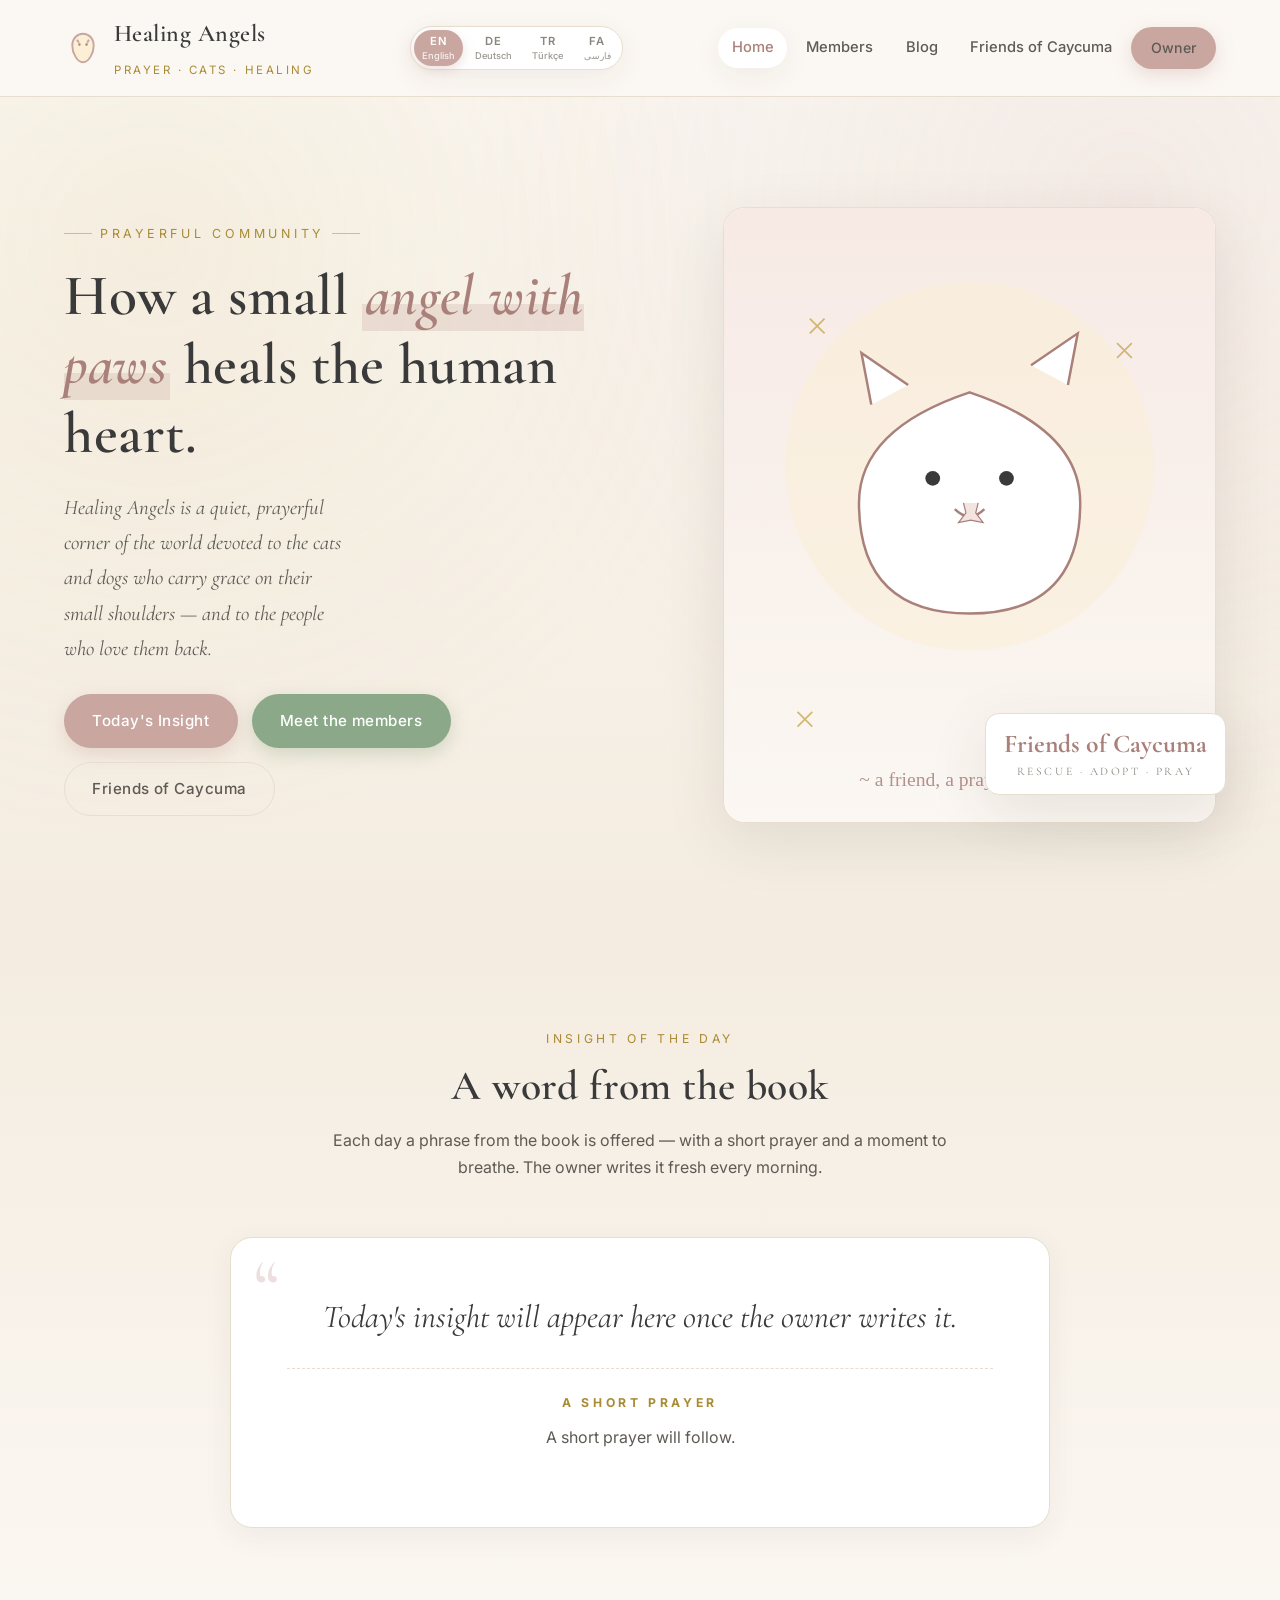
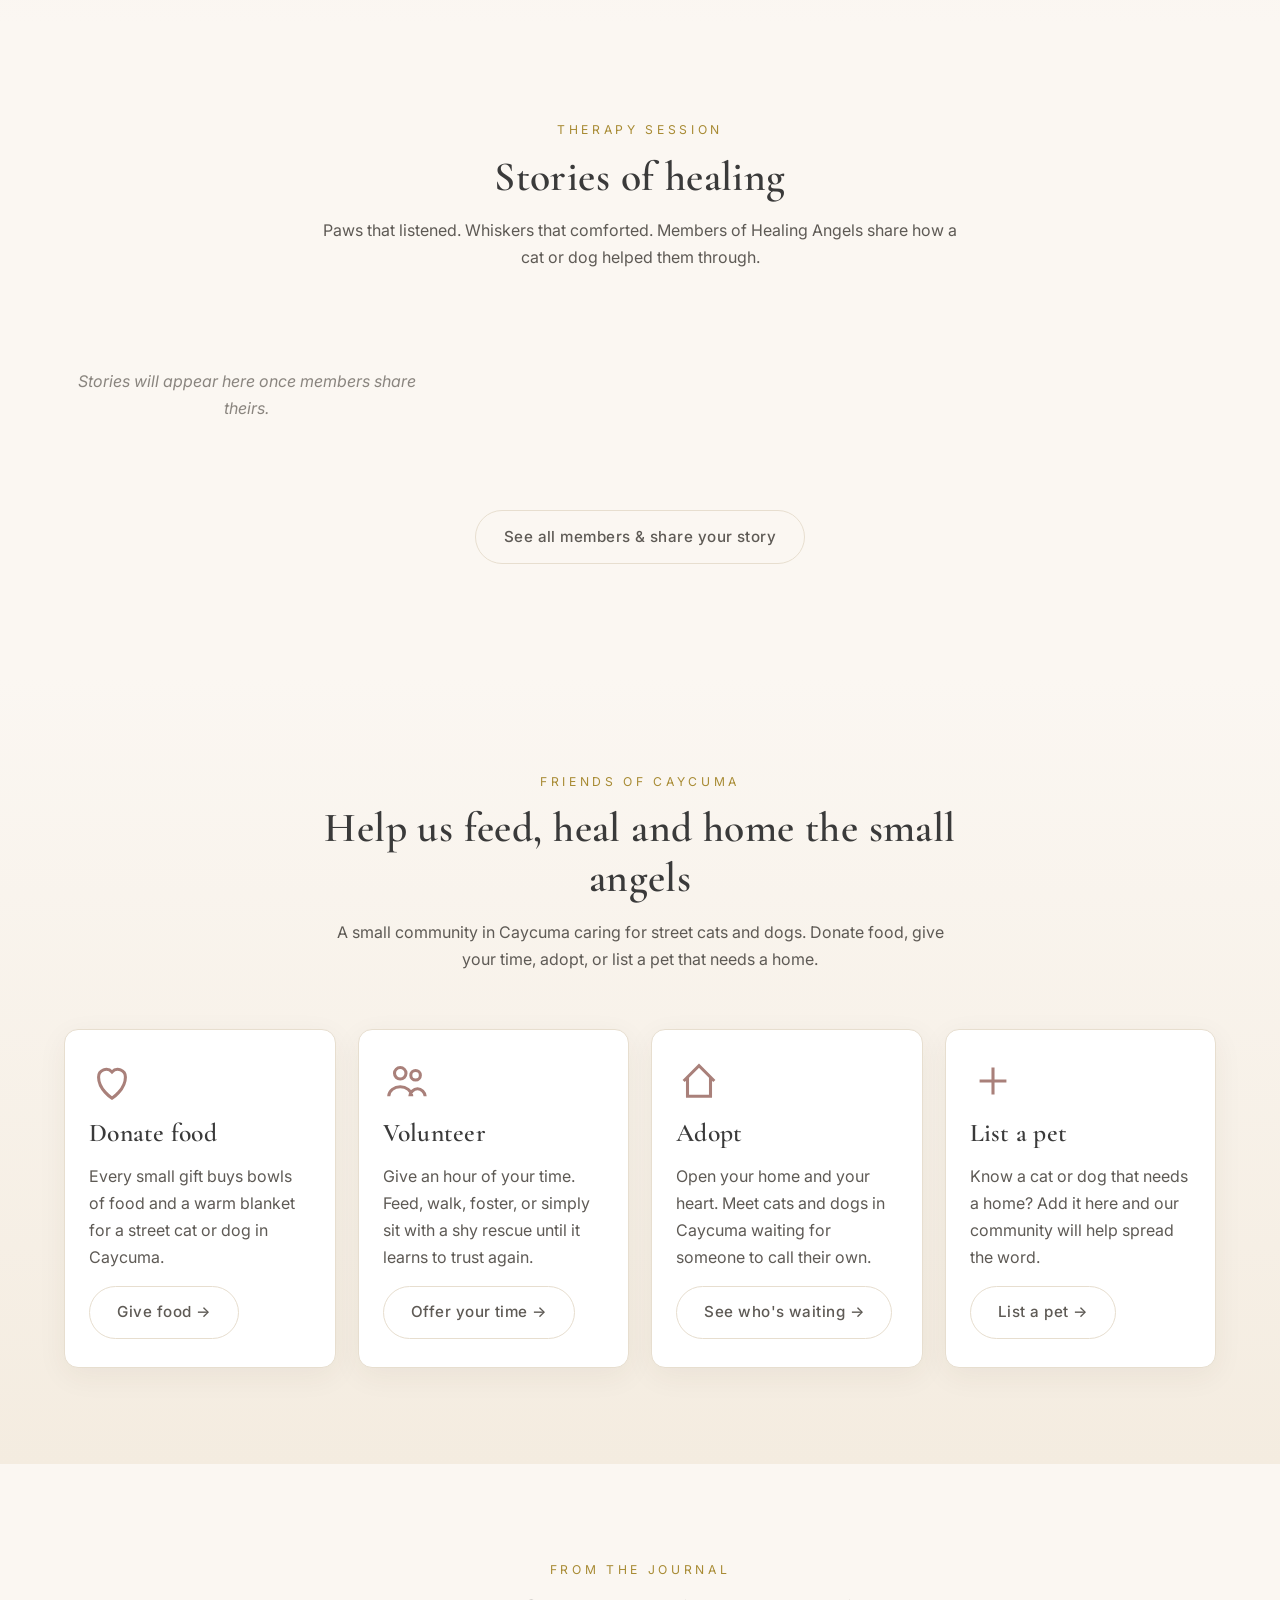
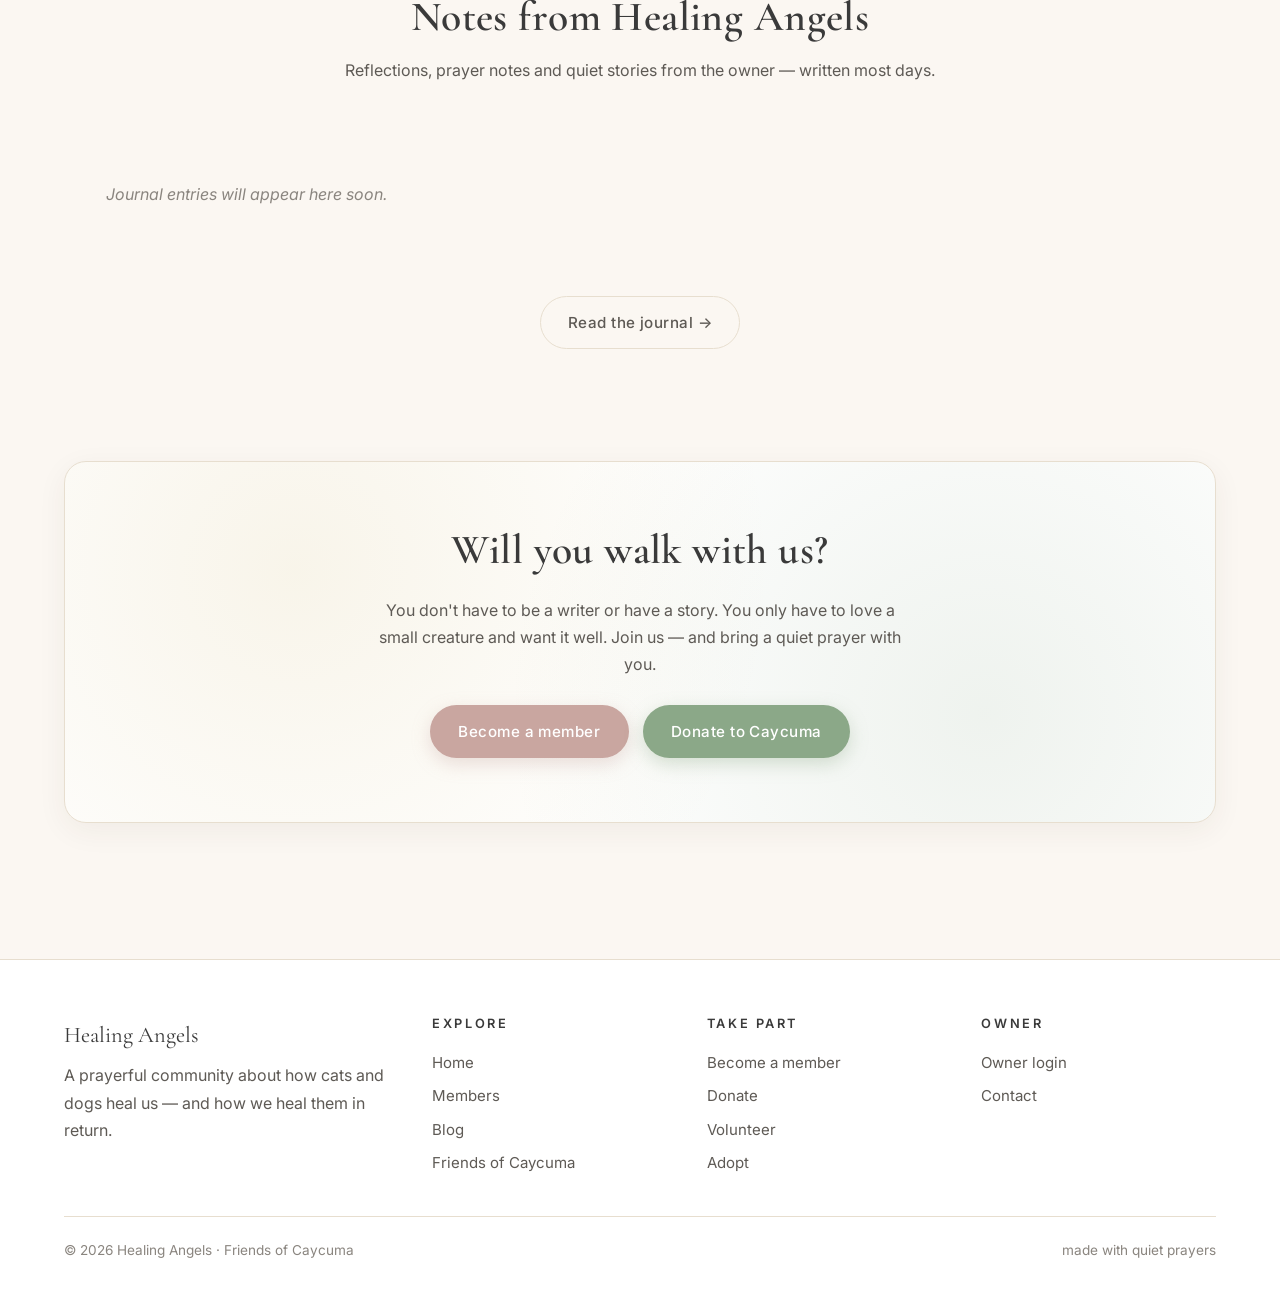
==== index.html @ ba9361f7 "Initial commit: Healing Angels site with EN/DE/TR/FA i18n - Multi-language UI (English, German, Turk" ====
<!doctype html>
<html lang="en">
<head>
  <meta charset="utf-8">
  <meta name="viewport" content="width=device-width, initial-scale=1">
  <title>Healing Angels — How cats and dogs heal us, one prayer at a time</title>
  <meta name="description" content="Healing Angels is a prayerful community about how cats and dogs heal us, and how we heal them in return. Friends of Caycuma supports rescue, adoption and care for cats and dogs.">
  <link rel="preconnect" href="https://fonts.googleapis.com">
  <link rel="preconnect" href="https://fonts.gstatic.com" crossorigin>
  <link href="https://fonts.googleapis.com/css2?family=Cormorant+Garamond:ital,wght@0,400;0,500;0,600;1,400;1,500&family=Inter:wght@400;500;600&family=Vazirmatn:wght@400;500;600&display=swap" rel="stylesheet">
  <link rel="stylesheet" href="assets/css/styles.css">
  <link rel="icon" href="data:image/svg+xml,%3Csvg xmlns='http://www.w3.org/2000/svg' viewBox='0 0 32 32'%3E%3Cpath d='M16 4 C 11 4 7 8 7 14 c 0 6 4 14 9 14 s 9-8 9-14 c 0-6-4-10-9-10 z M 11 9 l 1.5 2.5 M 21 9 l -1.5 2.5' stroke='%23C9A6A0' stroke-width='1.6' fill='%23FBEFD6'/%3E%3Ccircle cx='13' cy='13' r='1' fill='%23A9807A'/%3E%3Ccircle cx='19' cy='13' r='1' fill='%23A9807A'/%3E%3C/svg%3E">
</head>
<body data-i18n-title="meta.title.home" data-i18n-desc="meta.desc.home">

<a class="skip-link" href="#main">Skip to content</a>

<header class="site-header">
  <div class="container">
    <a class="brand" href="index.html">
      <span class="brand-mark">
        <svg viewBox="0 0 32 32" xmlns="http://www.w3.org/2000/svg" width="38" height="38" aria-hidden="true">
          <path d="M16 4 C 11 4 7 8 7 14 c 0 6 4 14 9 14 s 9-8 9-14 c 0-6-4-10-9-10 z M 11 9 l 1.5 2.5 M 21 9 l -1.5 2.5"
                stroke="#C9A6A0" stroke-width="1.6" fill="#FBEFD6"/>
          <circle cx="13" cy="13" r="1" fill="#A9807A"/>
          <circle cx="19" cy="13" r="1" fill="#A9807A"/>
        </svg>
      </span>
      <span>
        <span class="brand-name">Healing Angels</span>
        <br>
        <span class="brand-tag" data-i18n="brand.tag">Prayer · Cats · Healing</span>
      </span>
    </a>
    <button class="nav-toggle" data-i18n-aria="nav.open" aria-label="Open menu"><span></span><span></span><span></span></button>
    <nav class="nav">
      <a href="index.html" data-nav="home" data-i18n="nav.home">Home</a>
      <a href="members.html" data-nav="members" data-i18n="nav.members">Members</a>
      <a href="blog.html" data-nav="blog" data-i18n="nav.blog">Blog</a>
      <a href="club.html" data-nav="club" data-i18n="nav.club">Friends of Caycuma</a>
      <a href="admin.html" class="btn" data-i18n="nav.owner">Owner</a>
    </nav>
  </div>
</header>

<main id="main">
<!-- HERO -->
<section class="hero">
  <div class="container">
    <div>
      <span class="hero-eyebrow" data-i18n="home.eyebrow">Prayerful community</span>
      <h1>
        <span data-i18n="home.h1.a">How a small </span><span class="accent" data-i18n="home.h1.b">angel with paws</span><span data-i18n="home.h1.c"> heals the human heart.</span>
      </h1>
      <p class="lede" data-i18n="home.lede">Healing Angels is a quiet, prayerful corner of the world devoted to the cats and dogs who carry grace on their small shoulders — and to the people who love them back.</p>
      <div class="hero-cta">
        <a href="#insight" class="btn" data-i18n="home.cta.insight">Today's Insight</a>
        <a href="members.html" class="btn-alt" data-i18n="home.cta.members">Meet the members</a>
        <a href="club.html" class="btn-ghost" data-i18n="home.cta.club">Friends of Caycuma</a>
      </div>
    </div>
    <div class="hero-visual">
      <div class="frame" id="hero-frame">
        <svg viewBox="0 0 400 500" xmlns="http://www.w3.org/2000/svg" preserveAspectRatio="xMidYMid slice" aria-hidden="true">
          <defs>
            <linearGradient id="hbg" x1="0" y1="0" x2="0" y2="1">
              <stop offset="0%" stop-color="#F7EAE5"/>
              <stop offset="100%" stop-color="#FBF7F2"/>
            </linearGradient>
          </defs>
          <rect width="400" height="500" fill="url(#hbg)"/>
          <circle cx="200" cy="210" r="150" fill="#FBEFD6" opacity="0.5"/>
          <g stroke="#A9807A" stroke-width="2" fill="#FFFFFF">
            <path d="M200 330 q-90 0 -90 -90 q0 -60 90 -90 q90 30 90 90 q0 90 -90 90z"/>
            <path d="M120 160 l -8 -42 l 38 26 M 280 144 l 8 -42 l -38 26"/>
          </g>
          <circle cx="170" cy="220" r="6" fill="#3A3A3A"/>
          <circle cx="230" cy="220" r="6" fill="#3A3A3A"/>
          <path d="M188 245 q12 12 24 0" stroke="#A9807A" stroke-width="2" fill="none"/>
          <path d="M195 240 l2 8 l-6 8 l10 -2 l10 2 l-6 -8 l2 -8" fill="#F3E3E1" stroke="#A9807A"/>
          <g stroke="#C8A951" stroke-width="1.4" fill="none" opacity="0.8">
            <path d="M70 90 l12 12 M70 102 l12 -12"/>
            <path d="M320 110 l12 12 M320 122 l12 -12"/>
            <path d="M340 420 l12 12 M340 432 l12 -12"/>
            <path d="M60 410 l12 12 M60 422 l12 -12"/>
          </g>
          <text id="hero-caption" x="200" y="470" font-family="Georgia, serif" font-size="16" fill="#A9807A" text-anchor="middle" opacity="0.85">~ a friend, a prayer, a purr ~</text>
        </svg>
      </div>
      <div class="hero-badge">
        <b data-i18n="home.badge.title">Friends of Caycuma</b>
        <small data-i18n="home.badge.sub">rescue · adopt · pray</small>
      </div>
    </div>
  </div>
</section>

<!-- INSIGHT OF THE DAY -->
<section id="insight" class="insight">
  <div class="container">
    <div class="section-head">
      <span class="eyebrow" data-i18n="insight.eyebrow">Insight of the Day</span>
      <h2 data-i18n="insight.h2">A word from the book</h2>
      <p data-i18n="insight.p">Each day a phrase from the book is offered — with a short prayer and a moment to breathe. The owner writes it fresh every morning.</p>
    </div>
    <div class="insight-card" id="insight-card">
      <div class="insight-excerpt" id="insight-excerpt" data-i18n="insight.loading">Loading today's insight…</div>
      <div class="insight-prayer">
        <b data-i18n="insight.prayerLabel">A short prayer</b>
        <p id="insight-prayer">…</p>
      </div>
      <div class="insight-date" id="insight-date"></div>
    </div>
  </div>
</section>

<!-- THERAPY SESSION -->
<section id="therapy">
  <div class="container">
    <div class="section-head">
      <span class="eyebrow" data-i18n="therapy.eyebrow">Therapy Session</span>
      <h2 data-i18n="therapy.h2">Stories of healing</h2>
      <p data-i18n="therapy.p">Paws that listened. Whiskers that comforted. Members of Healing Angels share how a cat or dog helped them through.</p>
    </div>
    <div class="gallery" id="therapy-grid">
      <div class="card"><div class="card-body"><p class="muted" data-i18n="therapy.loading">Loading stories…</p></div></div>
    </div>
    <p style="text-align:center; margin-top: 32px;">
      <a href="members.html" class="btn-ghost" data-i18n="therapy.seeAll">See all members &amp; share your story</a>
    </p>
  </div>
</section>

<!-- FRIENDS OF CAYCUMA -->
<section class="section-soft">
  <div class="container">
    <div class="section-head">
      <span class="eyebrow" data-i18n="caycuma.eyebrow">Friends of Caycuma</span>
      <h2 data-i18n="caycuma.h2">Help us feed, heal and home the small angels</h2>
      <p data-i18n="caycuma.p">A small community in Caycuma caring for street cats and dogs. Donate food, give your time, adopt, or list a pet that needs a home.</p>
    </div>
    <div class="caycuma-grid">
      <div class="caycuma-card">
        <svg class="caycuma-icon" viewBox="0 0 24 24" fill="none" stroke="currentColor" stroke-width="1.6" aria-hidden="true"><path d="M12 21s-7-4.5-7-11a4 4 0 017-2.7A4 4 0 0119 10c0 6.5-7 11-7 11z"/></svg>
        <h3 data-i18n="caycuma.donate.h3">Donate food</h3>
        <p data-i18n="caycuma.donate.p">Every small gift buys bowls of food and a warm blanket for a street cat or dog in Caycuma.</p>
        <a href="club.html#donate" class="btn-ghost" data-i18n="caycuma.donate.a">Give food →</a>
      </div>
      <div class="caycuma-card">
        <svg class="caycuma-icon" viewBox="0 0 24 24" fill="none" stroke="currentColor" stroke-width="1.6" aria-hidden="true"><circle cx="9" cy="8" r="3"/><circle cx="17" cy="9" r="2.5"/><path d="M3 20c0-3 3-5 6-5s6 2 6 5M14 20c0-2 2-4 4-4s4 2 4 4"/></svg>
        <h3 data-i18n="caycuma.volunteer.h3">Volunteer</h3>
        <p data-i18n="caycuma.volunteer.p">Give an hour of your time. Feed, walk, foster, or simply sit with a shy rescue until it learns to trust again.</p>
        <a href="club.html#volunteer" class="btn-ghost" data-i18n="caycuma.volunteer.a">Offer your time →</a>
      </div>
      <div class="caycuma-card">
        <svg class="caycuma-icon" viewBox="0 0 24 24" fill="none" stroke="currentColor" stroke-width="1.6" aria-hidden="true"><path d="M4 12l8-8 8 8M6 10v10h12V10"/></svg>
        <h3 data-i18n="caycuma.adopt.h3">Adopt</h3>
        <p data-i18n="caycuma.adopt.p">Open your home and your heart. Meet cats and dogs in Caycuma waiting for someone to call their own.</p>
        <a href="club.html#adopt" class="btn-ghost" data-i18n="caycuma.adopt.a">See who's waiting →</a>
      </div>
      <div class="caycuma-card">
        <svg class="caycuma-icon" viewBox="0 0 24 24" fill="none" stroke="currentColor" stroke-width="1.6" aria-hidden="true"><path d="M12 5v14M5 12h14"/></svg>
        <h3 data-i18n="caycuma.list.h3">List a pet</h3>
        <p data-i18n="caycuma.list.p">Know a cat or dog that needs a home? Add it here and our community will help spread the word.</p>
        <a href="club.html#list" class="btn-ghost" data-i18n="caycuma.list.a">List a pet →</a>
      </div>
    </div>
  </div>
</section>

<!-- BLOG PREVIEW -->
<section id="blog-preview-section">
  <div class="container">
    <div class="section-head">
      <span class="eyebrow" data-i18n="blog.eyebrow">From the journal</span>
      <h2 data-i18n="blog.h2">Notes from Healing Angels</h2>
      <p data-i18n="blog.p">Reflections, prayer notes and quiet stories from the owner — written most days.</p>
    </div>
    <div class="blog-preview" id="blog-preview-grid">
      <div class="card"><div class="card-body"><p class="muted" data-i18n="blog.loading">Loading posts…</p></div></div>
    </div>
    <p style="text-align:center; margin-top: 32px;">
      <a href="blog.html" class="btn-ghost" data-i18n="blog.readJournal">Read the journal →</a>
    </p>
  </div>
</section>

<!-- CTA -->
<section style="padding-top: 0;">
  <div class="container">
    <div class="cta-banner">
      <h2 data-i18n="cta.h2">Will you walk with us?</h2>
      <p data-i18n="cta.p">You don't have to be a writer or have a story. You only have to love a small creature and want it well. Join us — and bring a quiet prayer with you.</p>
      <div style="display:flex; gap:14px; justify-content:center; flex-wrap:wrap;">
        <a href="members.html#join" class="btn" data-i18n="cta.member">Become a member</a>
        <a href="club.html#donate" class="btn-alt" data-i18n="cta.donate">Donate to Caycuma</a>
      </div>
    </div>
  </div>
</section>
</main>

<footer class="site-footer">
  <div class="container">
    <div class="footer-grid">
      <div>
        <div class="footer-brand">Healing Angels</div>
        <p class="muted" data-i18n="footer.tagline">A prayerful community about how cats and dogs heal us — and how we heal them in return.</p>
      </div>
      <div>
        <h4 data-i18n="footer.explore">Explore</h4>
        <a href="index.html" data-i18n="nav.home">Home</a>
        <a href="members.html" data-i18n="nav.members">Members</a>
        <a href="blog.html" data-i18n="nav.blog">Blog</a>
        <a href="club.html" data-i18n="nav.club">Friends of Caycuma</a>
      </div>
      <div>
        <h4 data-i18n="footer.takePart">Take part</h4>
        <a href="members.html#join" data-i18n="footer.becomeMember">Become a member</a>
        <a href="club.html#donate" data-i18n="footer.donate">Donate</a>
        <a href="club.html#volunteer" data-i18n="footer.volunteer">Volunteer</a>
        <a href="club.html#adopt" data-i18n="footer.adopt">Adopt</a>
      </div>
      <div>
        <h4 data-i18n="footer.owner">Owner</h4>
        <a href="admin.html" data-i18n="footer.ownerLogin">Owner login</a>
        <a href="mailto:hello@healingangels.site" data-i18n="footer.contact">Contact</a>
      </div>
    </div>
    <div class="footer-bottom">
      <span>&copy; <span data-year>2026</span> <span data-i18n="footer.copy">Healing Angels · Friends of Caycuma</span></span>
      <span class="faint" data-i18n="footer.made">made with quiet prayers</span>
    </div>
  </div>
</footer>

<script src="assets/js/app.js"></script>
<script src="assets/js/i18n.js"></script>
<script>
HA.setNavActive("home");

function loadHome() {
  const cap = document.getElementById("hero-caption");
  if (cap) cap.textContent = HA.t("home.hero.caption");

  // Insight
  HA.api.insight().then(i => {
    document.getElementById("insight-excerpt").textContent = i.excerpt || HA.t("insight.empty.excerpt");
    document.getElementById("insight-prayer").textContent = i.prayer || "—";
    document.getElementById("insight-date").textContent = i.set_at ? HA.fmtDate(i.set_at) : "";
  }).catch(() => {
    document.getElementById("insight-excerpt").textContent = HA.t("insight.fallback.excerpt");
    document.getElementById("insight-prayer").textContent = HA.t("insight.fallback.prayer");
  });

  // Therapy session preview
  HA.api.members().then(data => {
    const grid = document.getElementById("therapy-grid");
    const list = (data && data.members) ? data.members.slice(0, 6) : [];
    if (list.length === 0) {
      grid.innerHTML = '<p class="empty">' + HA.esc(HA.t("therapy.empty")) + '</p>';
    } else {
      grid.innerHTML = list.map((m, idx) => `
        <article class="card">
          ${HA.imgOrPlaceholder(m.photo_url, idx, m.name + " " + HA.t("and") + " " + (m.pet_name || HA.t("theirAngel")))}
          <div class="card-body">
            <h3>${HA.esc(m.name)}</h3>
            <div class="card-sub">${HA.esc(m.pet_name || "")}${m.pet_species ? " · " + HA.esc(m.pet_species) : ""}${m.location ? " · " + HA.esc(m.location) : ""}</div>
            <p class="card-text">${HA.esc((m.story || "").slice(0, 140))}${(m.story || "").length > 140 ? "…" : ""}</p>
            ${(m.badges || []).map(b => `<span class="badge ${HA.esc(b)}">${HA.esc(HA.badgeLabel(b))}</span>`).join("")}
          </div>
        </article>`).join("");
    }
  }).catch(() => {
    document.getElementById("therapy-grid").innerHTML = '<p class="empty">' + HA.esc(HA.t("therapy.error")) + '</p>';
  });

  // Blog preview
  HA.api.blog().then(data => {
    const grid = document.getElementById("blog-preview-grid");
    const posts = (data && data.posts) ? data.posts.slice(0, 3) : [];
    if (posts.length === 0) {
      grid.innerHTML = '<p class="empty">' + HA.esc(HA.t("blog.empty")) + '</p>';
    } else {
      grid.innerHTML = posts.map((p, idx) => `
        <article class="card post-card">
          ${HA.imgOrPlaceholder(p.cover_url, idx + 4, p.title, "post-cover placeholder")}
          <div class="card-body">
            <div class="post-meta">${p.published_at ? HA.fmtDate(p.published_at) : ""}</div>
            <h3>${HA.esc(p.title)}</h3>
            <p class="card-text">${HA.esc((p.summary || (p.body_md || "").replace(/[#*>`-]/g, " ").trim()).slice(0, 120))}…</p>
            <a class="btn-ghost" href="blog/post.html?id=${encodeURIComponent(p.id)}" style="align-self:flex-start;">${HA.esc(HA.t("blog.read"))}</a>
          </div>
        </article>`).join("");
    }
  }).catch(() => {
    document.getElementById("blog-preview-grid").innerHTML = '<p class="empty">' + HA.esc(HA.t("blog.error")) + '</p>';
  });
}

loadHome();
window.addEventListener("ha:langchange", loadHome);
</script>
</body>
</html>
---- assets/css/styles.css ----
/* =========================================================
   Healing Angels — main stylesheet
   Light, professional, prayerful. Cats + prayer theme.
   ========================================================= */

:root {
  --cream:        #FBF7F2;
  --cream-2:      #F4ECE0;
  --paper:        #FFFFFF;
  --rose:         #C9A6A0;
  --rose-deep:    #A9807A;
  --sage:         #8BA888;
  --sage-deep:    #6E8C6B;
  --gold:         #C8A951;
  --gold-deep:    #A88B34;
  --ink:          #3A3A3A;
  --ink-soft:     #5E5A55;
  --ink-faint:    #8A857F;
  --line:         #E7DECF;
  --shadow:       0 8px 30px rgba(60, 50, 40, 0.06);
  --shadow-lg:    0 18px 60px rgba(60, 50, 40, 0.10);
  --radius:       14px;
  --radius-lg:    22px;
  --max:          1200px;
  --serif:        "Cormorant Garamond", Georgia, "Times New Roman", serif;
  --sans:         "Inter", -apple-system, BlinkMacSystemFont, "Segoe UI", Roboto, Helvetica, Arial, sans-serif;
}

*, *::before, *::after { box-sizing: border-box; }
html { scroll-behavior: smooth; -webkit-text-size-adjust: 100%; }

body {
  margin: 0;
  font-family: var(--sans);
  font-size: 16px;
  line-height: 1.7;
  color: var(--ink);
  background: var(--cream);
  -webkit-font-smoothing: antialiased;
  text-rendering: optimizeLegibility;
}

h1, h2, h3, h4 {
  font-family: var(--serif);
  font-weight: 600;
  line-height: 1.2;
  color: var(--ink);
  margin: 0 0 .5em;
  letter-spacing: .01em;
}
h1 { font-size: clamp(2.4rem, 5vw, 3.6rem); }
h2 { font-size: clamp(1.9rem, 3.6vw, 2.6rem); }
h3 { font-size: clamp(1.3rem, 2.4vw, 1.6rem); }
p  { margin: 0 0 1em; }

a { color: var(--rose-deep); text-decoration: none; transition: color .2s; }
a:hover { color: var(--gold-deep); }

img { max-width: 100%; display: block; }

.container { max-width: var(--max); margin: 0 auto; padding: 0 24px; }

.lede {
  font-family: var(--serif);
  font-size: 1.3rem;
  font-style: italic;
  color: var(--ink-soft);
}

/* ---------- Buttons ---------- */
.btn, .btn-alt, .btn-ghost {
  display: inline-block;
  font-family: var(--sans);
  font-weight: 500;
  font-size: .95rem;
  letter-spacing: .03em;
  padding: .85em 1.8em;
  border-radius: 999px;
  border: 1px solid transparent;
  cursor: pointer;
  transition: all .2s ease;
  text-align: center;
}
.btn {
  background: var(--rose);
  color: #fff;
  box-shadow: 0 6px 18px rgba(201, 166, 160, .35);
}
.btn:hover { background: var(--rose-deep); color: #fff; transform: translateY(-1px); }
.btn-alt {
  background: var(--sage);
  color: #fff;
  box-shadow: 0 6px 18px rgba(139, 168, 136, .35);
}
.btn-alt:hover { background: var(--sage-deep); color: #fff; }
.btn-ghost {
  background: transparent;
  border-color: var(--line);
  color: var(--ink-soft);
}
.btn-ghost:hover { border-color: var(--rose); color: var(--rose-deep); }

/* ---------- Site header ---------- */
.site-header {
  position: sticky; top: 0; z-index: 50;
  background: rgba(251, 247, 242, .85);
  backdrop-filter: saturate(160%) blur(10px);
  -webkit-backdrop-filter: saturate(160%) blur(10px);
  border-bottom: 1px solid var(--line);
}
.site-header .container { display: flex; align-items: center; justify-content: space-between; gap: 18px; padding-top: 14px; padding-bottom: 14px; }
.brand { display: flex; align-items: center; gap: 12px; }
.brand-mark { width: 38px; height: 38px; flex: none; }
.brand-name { font-family: var(--serif); font-size: 1.5rem; font-weight: 600; color: var(--ink); letter-spacing: .02em; }
.brand-tag { font-size: .72rem; letter-spacing: .22em; text-transform: uppercase; color: var(--gold-deep); }

.nav { display: flex; align-items: center; gap: 6px; }
.nav a {
  color: var(--ink-soft);
  font-size: .92rem;
  font-weight: 500;
  padding: .5em .9em;
  border-radius: 999px;
  transition: background .2s, color .2s;
}
.nav a:hover { background: var(--cream-2); color: var(--ink); }
.nav a.active { color: var(--rose-deep); background: var(--paper); box-shadow: var(--shadow); }
.nav .btn { padding: .55em 1.3em; font-size: .88rem; }

.nav-toggle { display: none; background: none; border: none; cursor: pointer; padding: 8px; }
.nav-toggle span { display: block; width: 24px; height: 2px; background: var(--ink); margin: 5px 0; transition: .2s; }

/* ---------- Hero ---------- */
.hero {
  position: relative;
  padding: clamp(56px, 10vw, 110px) 0;
  overflow: hidden;
  background:
    radial-gradient(circle at 12% 18%, rgba(200,169,81,.10), transparent 45%),
    radial-gradient(circle at 88% 12%, rgba(201,166,160,.14), transparent 50%),
    linear-gradient(180deg, var(--cream) 0%, var(--cream-2) 100%);
}
.hero .container { display: grid; grid-template-columns: 1.1fr .9fr; gap: 56px; align-items: center; }
.hero-eyebrow {
  display: inline-flex; align-items: center; gap: 8px;
  font-size: .78rem; letter-spacing: .3em; text-transform: uppercase;
  color: var(--gold-deep); margin-bottom: 18px;
}
.hero-eyebrow::before, .hero-eyebrow::after { content: ""; height: 1px; width: 28px; background: var(--gold); opacity: .7; }
.hero h1 { margin-bottom: .35em; }
.hero h1 .accent { color: var(--rose-deep); font-style: italic; }
.hero p.lede { font-size: 1.3rem; max-width: 32ch; }
.hero-cta { display: flex; flex-wrap: wrap; gap: 14px; margin-top: 28px; }

.hero-visual { position: relative; }
.hero-visual .frame {
  border-radius: var(--radius-lg);
  overflow: hidden;
  background: var(--paper);
  box-shadow: var(--shadow-lg);
  aspect-ratio: 4/5;
  border: 1px solid var(--line);
}
.hero-visual .frame svg { width: 100%; height: 100%; display: block; }
.hero-badge {
  position: absolute; right: -10px; bottom: 28px;
  background: var(--paper); border: 1px solid var(--line);
  padding: 14px 18px; border-radius: var(--radius);
  box-shadow: var(--shadow-lg);
  font-family: var(--serif);
  text-align: center; line-height: 1.25;
}
.hero-badge b { display: block; font-size: 1.6rem; color: var(--rose-deep); }
.hero-badge small { font-size: .72rem; letter-spacing: .22em; text-transform: uppercase; color: var(--ink-faint); }

/* ---------- Section primitives ---------- */
section { padding: clamp(56px, 8vw, 96px) 0; }
.section-head { text-align: center; max-width: 640px; margin: 0 auto clamp(32px, 5vw, 56px); }
.section-head .eyebrow { font-size: .76rem; letter-spacing: .3em; text-transform: uppercase; color: var(--gold-deep); display: block; margin-bottom: 12px; }
.section-head h2 { margin-bottom: .35em; }
.section-head p { color: var(--ink-soft); }

.divider-angels { display: block; text-align: center; margin: 0 auto; opacity: .65; color: var(--gold); }

/* ---------- Insight of the Day ---------- */
.insight {
  background: linear-gradient(180deg, var(--cream-2) 0%, var(--cream) 100%);
}
.insight-card {
  background: var(--paper);
  border: 1px solid var(--line);
  border-radius: var(--radius-lg);
  padding: clamp(28px, 5vw, 56px);
  box-shadow: var(--shadow);
  max-width: 820px; margin: 0 auto;
  position: relative;
}
.insight-card::before {
  content: "\201C";
  font-family: var(--serif);
  font-size: 5rem;
  line-height: 1;
  color: var(--rose);
  opacity: .35;
  position: absolute; top: 10px; left: 22px;
}
.insight-excerpt {
  font-family: var(--serif);
  font-size: clamp(1.5rem, 3vw, 2rem);
  font-style: italic;
  color: var(--ink);
  text-align: center;
  line-height: 1.45;
  margin-bottom: 28px;
}
.insight-prayer { border-top: 1px dashed var(--line); padding-top: 24px; text-align: center; color: var(--ink-soft); }
.insight-prayer b { display: block; color: var(--gold-deep); font-size: .76rem; letter-spacing: .3em; text-transform: uppercase; margin-bottom: 10px; }
.insight-date { text-align: center; margin-top: 20px; font-size: .8rem; letter-spacing: .2em; text-transform: uppercase; color: var(--ink-faint); }

/* ---------- Therapy Session gallery ---------- */
.gallery { display: grid; grid-template-columns: repeat(3, 1fr); gap: 28px; }
.card {
  background: var(--paper);
  border: 1px solid var(--line);
  border-radius: var(--radius);
  overflow: hidden;
  box-shadow: var(--shadow);
  transition: transform .2s, box-shadow .2s;
  display: flex; flex-direction: column;
}
.card:hover { transform: translateY(-4px); box-shadow: var(--shadow-lg); }
.card-photo { aspect-ratio: 5/4; background: var(--cream-2); overflow: hidden; }
.card-photo img, .card-photo svg { width: 100%; height: 100%; object-fit: cover; }
.card-photo.placeholder { display: grid; place-items: center; }
.card-body { padding: 22px; flex: 1; display: flex; flex-direction: column; gap: 10px; }
.card-body h3 { margin: 0; }
.card-sub { font-size: .82rem; color: var(--ink-faint); letter-spacing: .12em; text-transform: uppercase; }
.card-text { color: var(--ink-soft); font-size: .96rem; }
.badges { display: flex; flex-wrap: wrap; gap: 6px; margin-top: 4px; }
.badge {
  font-size: .7rem; padding: .3em .8em; border-radius: 999px;
  background: var(--cream-2); color: var(--ink-soft);
  letter-spacing: .06em; text-transform: uppercase; font-weight: 500;
}
.badge.donated { background: #FBEFD6; color: var(--gold-deep); }
.badge.adopter { background: #E5EFE3; color: var(--sage-deep); }
.badge.volunteer { background: #F3E3E1; color: var(--rose-deep); }

/* ---------- Caycuma cards ---------- */
.caycuma-grid { display: grid; grid-template-columns: repeat(4, 1fr); gap: 22px; }
.caycuma-card {
  background: var(--paper); border: 1px solid var(--line); border-radius: var(--radius);
  padding: 28px 24px; text-align: left; box-shadow: var(--shadow);
  display: flex; flex-direction: column; gap: 14px;
}
.caycuma-icon { width: 46px; height: 46px; color: var(--rose-deep); }
.caycuma-card h3 { margin: 0; }
.caycuma-card p { color: var(--ink-soft); margin: 0; flex: 1; }
.caycuma-card .btn-ghost { align-self: flex-start; }

/* ---------- Blog preview ---------- */
.blog-preview { display: grid; grid-template-columns: repeat(3, 1fr); gap: 28px; }
.post-card { display: flex; flex-direction: column; }
.post-cover { aspect-ratio: 16/10; background: var(--cream-2); overflow: hidden; border-radius: var(--radius); }
.post-cover img, .post-cover svg { width: 100%; height: 100%; object-fit: cover; }
.post-card .card-body h3 { font-size: 1.25rem; }
.post-meta { font-size: .78rem; letter-spacing: .14em; text-transform: uppercase; color: var(--ink-faint); }

/* ---------- CTA banner ---------- */
.cta-banner {
  background:
    radial-gradient(circle at 20% 30%, rgba(200,169,81,.12), transparent 50%),
    radial-gradient(circle at 80% 70%, rgba(139,168,136,.14), transparent 50%),
    var(--paper);
  border: 1px solid var(--line); border-radius: var(--radius-lg);
  padding: clamp(36px, 6vw, 64px); text-align: center;
  box-shadow: var(--shadow);
}
.cta-banner h2 { margin-bottom: .5em; }
.cta-banner p { max-width: 54ch; margin: 0 auto 26px; color: var(--ink-soft); }

/* ---------- Forms ---------- */
.form-card {
  background: var(--paper); border: 1px solid var(--line); border-radius: var(--radius-lg);
  padding: clamp(28px, 5vw, 44px); box-shadow: var(--shadow);
  max-width: 640px; margin: 0 auto;
}
.field { margin-bottom: 18px; }
.field label { display: block; font-size: .82rem; letter-spacing: .12em; text-transform: uppercase; color: var(--ink-soft); margin-bottom: 6px; font-weight: 500; }
.field input, .field textarea, .field select {
  width: 100%; font-family: var(--sans); font-size: 1rem;
  padding: .8em 1em; border: 1px solid var(--line); border-radius: 10px;
  background: var(--cream); color: var(--ink); transition: border-color .2s, box-shadow .2s;
}
.field textarea { min-height: 130px; resize: vertical; }
.field input:focus, .field textarea:focus, .field select:focus {
  outline: none; border-color: var(--rose); box-shadow: 0 0 0 3px rgba(201,166,160,.18);
}
.field-row { display: grid; grid-template-columns: 1fr 1fr; gap: 16px; }
.field-row-3 { display: grid; grid-template-columns: 1fr 1fr 1fr; gap: 16px; }
.form-card .actions { display: flex; gap: 12px; margin-top: 6px; }
.form-note { font-size: .84rem; color: var(--ink-faint); margin-top: 16px; text-align: center; }
.form-msg { margin-top: 14px; padding: .8em 1em; border-radius: 10px; font-size: .92rem; display: none; }
.form-msg.ok { display: block; background: #E5EFE3; color: var(--sage-deep); border: 1px solid #C9DEC4; }
.form-msg.err { display: block; background: #F3E3E1; color: var(--rose-deep); border: 1px solid #E6CDC9; }

/* ---------- Adopt grid ---------- */
.adopt-grid { display: grid; grid-template-columns: repeat(3, 1fr); gap: 26px; }
.adopt-card { background: var(--paper); border: 1px solid var(--line); border-radius: var(--radius); overflow: hidden; box-shadow: var(--shadow); }
.adopt-photo { aspect-ratio: 4/3; background: var(--cream-2); overflow: hidden; }
.adopt-photo img, .adopt-photo svg { width: 100%; height: 100%; object-fit: cover; }
.adopt-body { padding: 20px; }
.adopt-body h3 { margin: 0 0 4px; }
.adopt-tags { display: flex; gap: 8px; margin-bottom: 10px; }
.pet-tag { font-size: .72rem; padding: .25em .7em; border-radius: 999px; background: var(--cream-2); color: var(--ink-soft); }
.pet-tag.cat { background: #F3E3E1; color: var(--rose-deep); }
.pet-tag.dog { background: #E5EFE3; color: var(--sage-deep); }

/* ---------- Footer ---------- */
.site-footer {
  background: var(--paper);
  border-top: 1px solid var(--line);
  padding: 56px 0 28px;
  margin-top: 40px;
  color: var(--ink-soft);
}
.footer-grid { display: grid; grid-template-columns: 1.4fr 1fr 1fr 1fr; gap: 40px; margin-bottom: 36px; }
.footer-grid h4 { font-family: var(--sans); font-size: .8rem; letter-spacing: .2em; text-transform: uppercase; color: var(--ink); margin-bottom: 14px; }
.footer-grid a { display: block; color: var(--ink-soft); padding: 4px 0; font-size: .94rem; }
.footer-grid a:hover { color: var(--rose-deep); }
.footer-bottom { border-top: 1px solid var(--line); padding-top: 22px; display: flex; justify-content: space-between; align-items: center; gap: 16px; font-size: .85rem; color: var(--ink-faint); }
.footer-brand { font-family: var(--serif); font-size: 1.4rem; color: var(--ink); margin-bottom: 8px; }

/* ---------- Admin ---------- */
.admin-login { min-height: 80vh; display: grid; place-items: center; padding: 40px 0; }
.admin-login .form-card { max-width: 420px; width: 100%; }
.admin-shell { display: grid; grid-template-columns: 240px 1fr; gap: 0; min-height: 100vh; }
.admin-side {
  background: var(--paper); border-right: 1px solid var(--line);
  padding: 24px 18px; display: flex; flex-direction: column; gap: 6px;
  position: sticky; top: 0; height: 100vh; overflow-y: auto;
}
.admin-side .brand { margin-bottom: 22px; }
.admin-side .brand-name { font-size: 1.2rem; }
.admin-nav a {
  display: flex; align-items: center; gap: 10px;
  padding: .6em .9em; border-radius: 10px; color: var(--ink-soft); font-size: .94rem;
}
.admin-nav a:hover { background: var(--cream-2); color: var(--ink); }
.admin-nav a.active { background: var(--rose); color: #fff; }
.admin-nav a svg { width: 18px; height: 18px; }
.admin-main { padding: 32px 40px; }
.admin-tab { display: none; }
.admin-tab.active { display: block; }
.admin-tab h2 { margin-top: 0; }
.admin-table { width: 100%; border-collapse: collapse; background: var(--paper); border-radius: var(--radius); overflow: hidden; box-shadow: var(--shadow); }
.admin-table th, .admin-table td { padding: 14px 16px; text-align: left; border-bottom: 1px solid var(--line); font-size: .92rem; }
.admin-table th { background: var(--cream-2); font-weight: 600; letter-spacing: .05em; text-transform: uppercase; font-size: .76rem; color: var(--ink-soft); }
.admin-table tr:last-child td { border-bottom: none; }
.mini-btn { font-size: .82rem; padding: .4em .9em; border-radius: 999px; border: 1px solid var(--line); background: var(--paper); color: var(--ink-soft); cursor: pointer; margin-right: 6px; }
.mini-btn.ok { background: var(--sage); color: #fff; border-color: var(--sage); }
.mini-btn.danger { background: var(--rose); color: #fff; border-color: var(--rose); }
.mini-btn:hover { opacity: .85; }
.status-pill { font-size: .72rem; padding: .3em .8em; border-radius: 999px; letter-spacing: .08em; text-transform: uppercase; font-weight: 500; }
.status-pill.pending { background: #FBEFD6; color: var(--gold-deep); }
.status-pill.approved { background: #E5EFE3; color: var(--sage-deep); }
.status-pill.rejected { background: #F3E3E1; color: var(--rose-deep); }

/* ---------- Utility ---------- */
.text-center { text-align: center; }
.muted { color: var(--ink-soft); }
.faint { color: var(--ink-faint); }
.mt-0 { margin-top: 0; }
.mb-0 { margin-bottom: 0; }
.mt-1 { margin-top: 1rem; }
.mt-2 { margin-top: 2rem; }
.hidden { display: none !important; }
.skel { background: linear-gradient(90deg, var(--cream-2) 25%, var(--paper) 37%, var(--cream-2) 63%); background-size: 400% 100%; animation: skel 1.4s ease infinite; border-radius: 10px; }
@keyframes skel { 0% { background-position: 100% 50%; } 100% { background-position: 0 50%; } }
.empty { text-align: center; color: var(--ink-faint); padding: 40px 0; font-style: italic; }
.spin { display: inline-block; width: 16px; height: 16px; border: 2px solid var(--line); border-top-color: var(--rose); border-radius: 50%; animation: spin .8s linear infinite; }
@keyframes spin { to { transform: rotate(360deg); } }

/* ---------- Blog post single ---------- */
.post-single { max-width: 760px; margin: 0 auto; }
.post-single .post-cover { aspect-ratio: 16/9; margin-bottom: 28px; }
.post-single h1 { margin-bottom: .3em; }
.post-single .post-meta { margin-bottom: 32px; }
.post-body { font-size: 1.1rem; line-height: 1.8; color: var(--ink); }
.post-body h2, .post-body h3 { margin-top: 1.6em; }
.post-body p { margin: 0 0 1.2em; }
.post-body img { border-radius: var(--radius); margin: 1.4em 0; }
.back-link { display: inline-flex; align-items: center; gap: 8px; margin-bottom: 24px; color: var(--ink-faint); font-size: .9rem; }

/* ---------- Responsive ---------- */
@media (max-width: 980px) {
  .hero .container { grid-template-columns: 1fr; gap: 36px; }
  .hero-visual { max-width: 420px; margin: 0 auto; }
  .gallery, .blog-preview, .adopt-grid { grid-template-columns: repeat(2, 1fr); }
  .caycuma-grid { grid-template-columns: repeat(2, 1fr); }
  .footer-grid { grid-template-columns: 1fr 1fr; }
}
@media (max-width: 720px) {
  .nav { display: none; position: absolute; top: 100%; left: 0; right: 0; background: var(--paper); border-bottom: 1px solid var(--line); padding: 12px; flex-direction: column; align-items: stretch; box-shadow: var(--shadow); }
  .nav.open { display: flex; }
  .nav a { padding: .8em 1em; }
  .nav-toggle { display: block; }
  .field-row, .field-row-3 { grid-template-columns: 1fr; }
  .admin-shell { grid-template-columns: 1fr; }
  .admin-side { position: static; height: auto; flex-direction: row; overflow-x: auto; border-right: none; border-bottom: 1px solid var(--line); }
  .admin-nav { display: flex; gap: 4px; }
  .admin-main { padding: 24px 20px; }
}
@media (max-width: 560px) {
  .gallery, .blog-preview, .adopt-grid, .caycuma-grid { grid-template-columns: 1fr; }
  .footer-grid { grid-template-columns: 1fr; }
  .footer-bottom { flex-direction: column; text-align: center; }
}
/* ---------- Language switcher ---------- */
.lang-switch {
  display: flex;
  align-items: center;
  gap: 4px;
  flex-shrink: 0;
  padding: 3px;
  background: var(--paper);
  border: 1px solid var(--line);
  border-radius: 999px;
  box-shadow: var(--shadow);
}
.lang-btn {
  appearance: none;
  border: none;
  background: transparent;
  cursor: pointer;
  font-family: var(--sans);
  font-size: .72rem;
  font-weight: 600;
  letter-spacing: .04em;
  color: var(--ink-faint);
  padding: .45em .7em;
  border-radius: 999px;
  transition: background .18s, color .18s, transform .15s;
  line-height: 1.2;
  display: inline-flex;
  flex-direction: column;
  align-items: center;
  gap: 1px;
  min-width: 2.6rem;
}
.lang-btn .lang-code { font-size: .7rem; letter-spacing: .08em; }
.lang-btn .lang-native {
  font-size: .58rem;
  font-weight: 500;
  letter-spacing: 0;
  opacity: .85;
  max-width: 4.2rem;
  white-space: nowrap;
  overflow: hidden;
  text-overflow: ellipsis;
}
.lang-btn:hover { color: var(--ink); background: var(--cream-2); }
.lang-btn.active {
  background: var(--rose);
  color: #fff;
  box-shadow: 0 4px 12px rgba(201, 166, 160, .35);
}
.lang-btn:focus-visible {
  outline: 2px solid var(--gold);
  outline-offset: 2px;
}

/* ---------- Site polish ---------- */
:focus-visible {
  outline: 2px solid var(--rose);
  outline-offset: 3px;
}
.skip-link {
  position: absolute;
  left: -9999px;
  top: 0;
  z-index: 100;
  background: var(--rose-deep);
  color: #fff;
  padding: .7em 1.2em;
  border-radius: 0 0 10px 0;
  font-weight: 500;
}
.skip-link:focus { left: 0; }

/* Subtle page fade-in */
body { animation: pageIn .45s ease both; }
@keyframes pageIn {
  from { opacity: 0; }
  to { opacity: 1; }
}

/* Hero accent underline */
.hero h1 .accent {
  background: linear-gradient(transparent 62%, rgba(201,166,160,.28) 62%);
  padding: 0 .05em;
}

/* Card photo soft zoom on hover */
.card-photo img { transition: transform .45s ease; }
.card:hover .card-photo img { transform: scale(1.04); }

/* Section breathing room on long pages */
.section-soft {
  background: linear-gradient(180deg, var(--cream) 0%, var(--cream-2) 100%);
}

/* ---------- RTL (Persian) ---------- */
html.lang-rtl body {
  font-family: "Vazirmatn", "Tahoma", "Segoe UI", var(--sans);
}
html.lang-rtl h1,
html.lang-rtl h2,
html.lang-rtl h3,
html.lang-rtl h4,
html.lang-rtl .brand-name,
html.lang-rtl .lede,
html.lang-rtl .insight-excerpt,
html.lang-rtl .footer-brand,
html.lang-rtl .hero-badge b {
  font-family: "Vazirmatn", "Tahoma", Georgia, serif;
  letter-spacing: 0;
}
html.lang-rtl .brand-tag,
html.lang-rtl .hero-eyebrow,
html.lang-rtl .section-head .eyebrow,
html.lang-rtl .card-sub,
html.lang-rtl .post-meta,
html.lang-rtl .field label,
html.lang-rtl .badge {
  letter-spacing: .06em;
}
html.lang-rtl .insight-card::before {
  left: auto;
  right: 22px;
}
html.lang-rtl .hero-badge {
  right: auto;
  left: -10px;
}
html.lang-rtl .caycuma-card,
html.lang-rtl .form-card,
html.lang-rtl .field label {
  text-align: right;
}
html.lang-rtl .caycuma-card .btn-ghost { align-self: flex-end; }
html.lang-rtl .back-link { flex-direction: row-reverse; }

/* Header layout with lang switcher */
.site-header .container {
  flex-wrap: wrap;
  row-gap: 10px;
}
.site-header .header-actions {
  display: flex;
  align-items: center;
  gap: 12px;
  margin-inline-start: auto;
}

@media (max-width: 980px) {
  .lang-btn .lang-native { display: none; }
  .lang-btn { min-width: 2.2rem; padding: .5em .55em; }
}
@media (max-width: 720px) {
  .lang-switch {
    order: 3;
    width: 100%;
    justify-content: center;
    margin-top: 4px;
  }
  .site-header .container { justify-content: space-between; }
  .nav-toggle { order: 2; }
  .nav { order: 4; }
  .nav.open { display: flex; }
  html.lang-rtl .nav { text-align: right; }
}

/* Donate two-col on club */
.donate-grid {
  display: grid;
  grid-template-columns: 1fr 1fr;
  gap: 48px;
  align-items: center;
}
@media (max-width: 720px) {
  .donate-grid { grid-template-columns: 1fr; gap: 28px; }
}
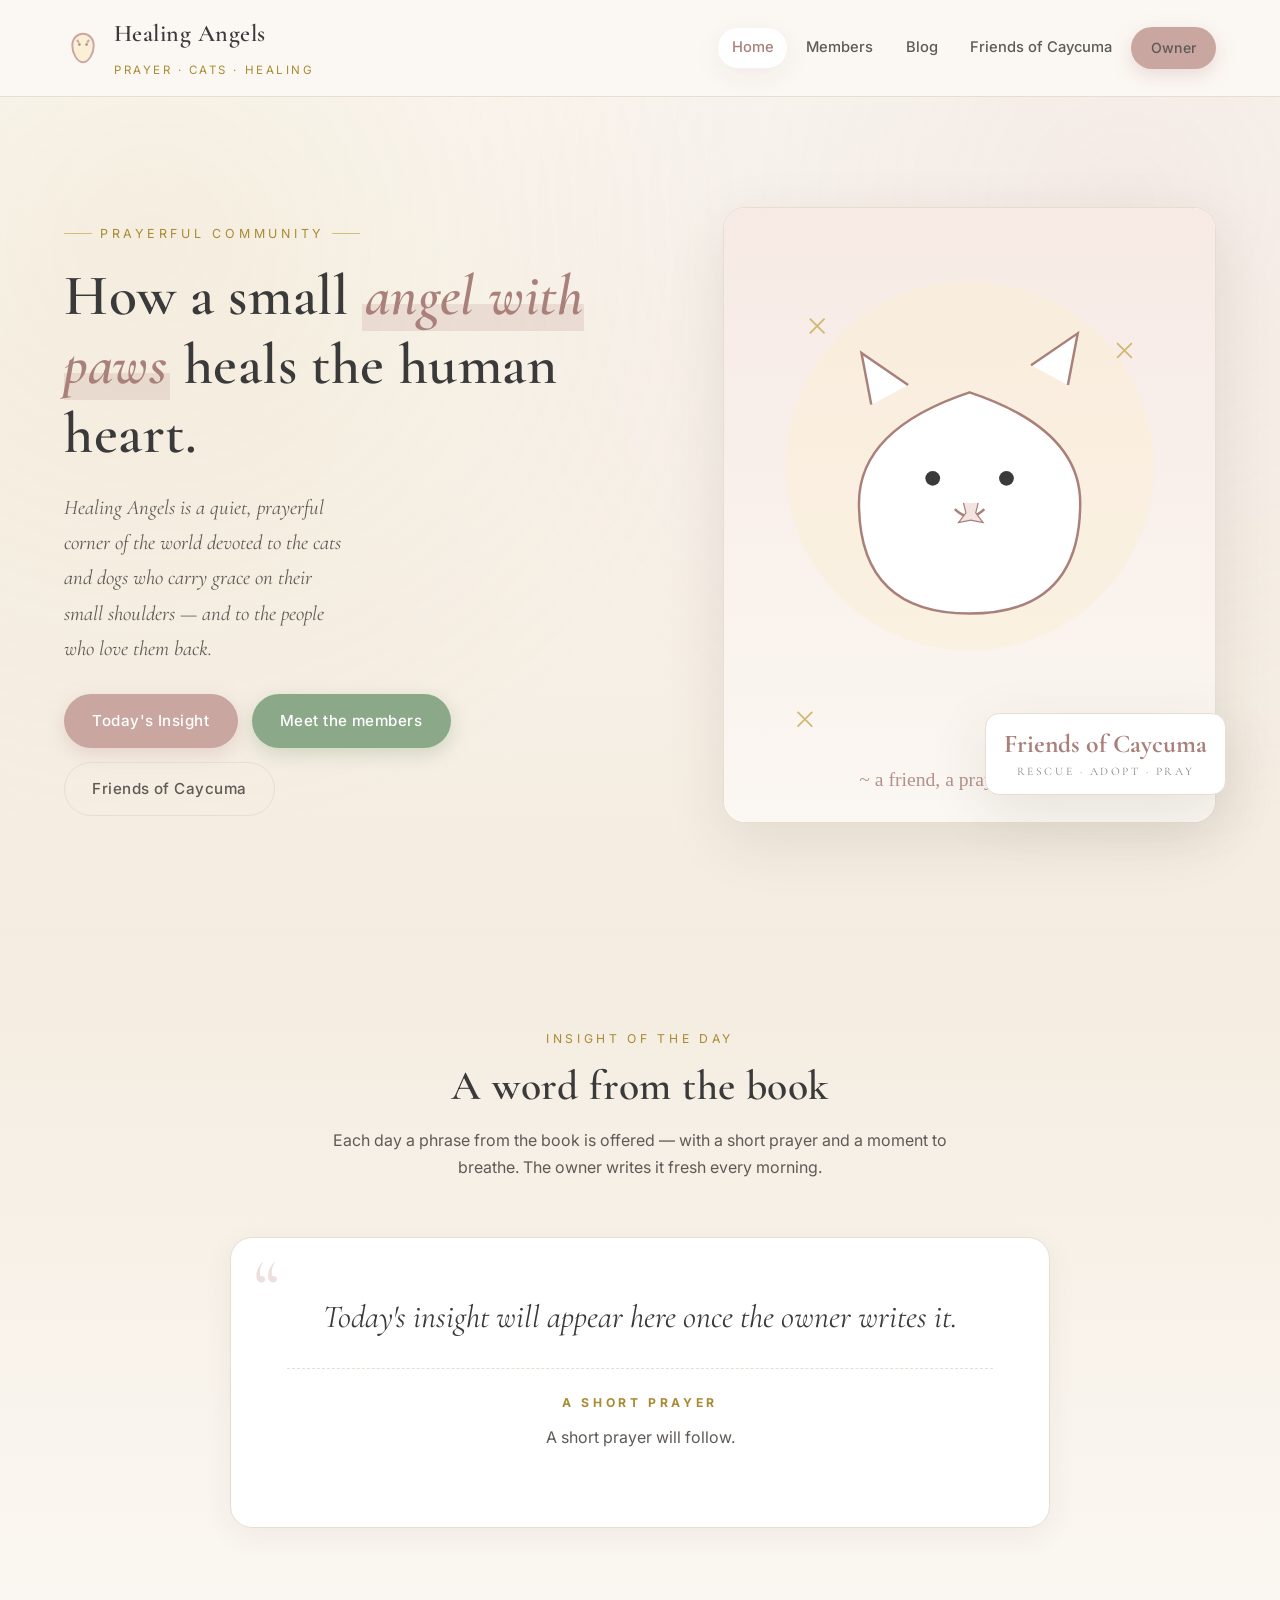
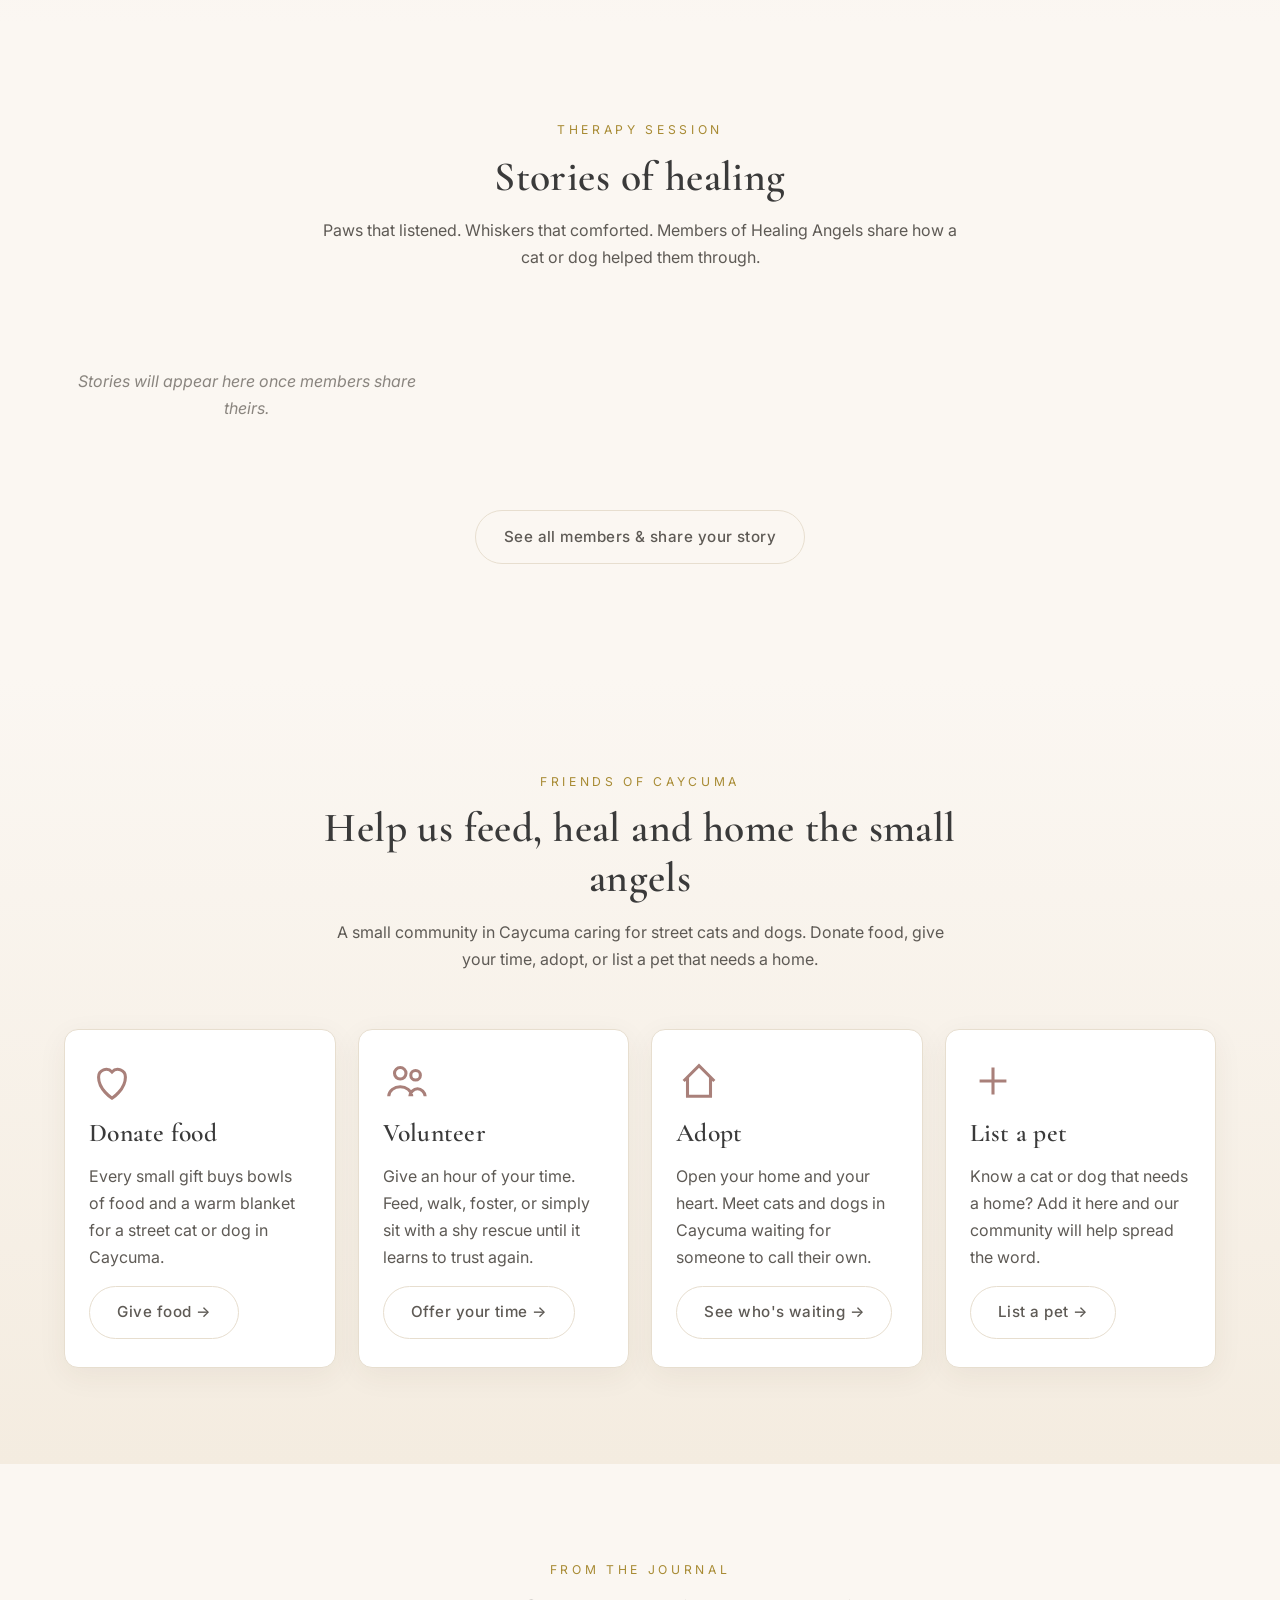
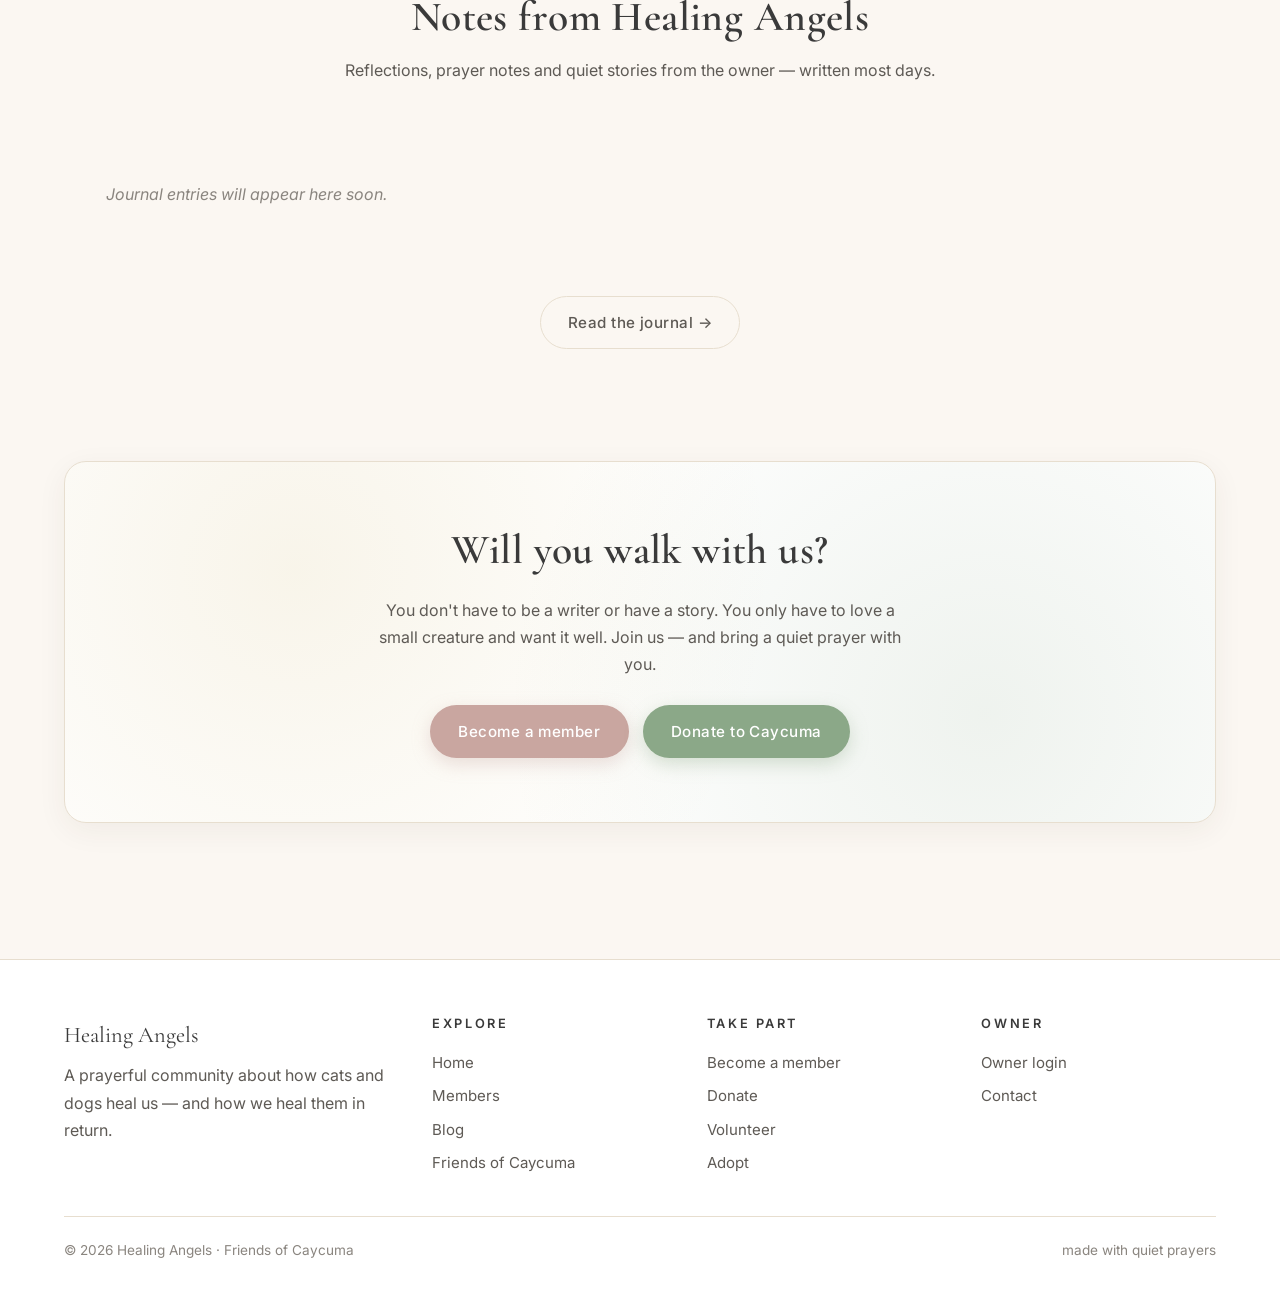
==== commit fb1b3d61: "Remove multi-language i18n; English-only site Drop EN/DE/TR/FA translations, language switcher, RTL " ====
--- a/index.html
+++ b/index.html
@@ -7,11 +7,11 @@
   <meta name="description" content="Healing Angels is a prayerful community about how cats and dogs heal us, and how we heal them in return. Friends of Caycuma supports rescue, adoption and care for cats and dogs.">
   <link rel="preconnect" href="https://fonts.googleapis.com">
   <link rel="preconnect" href="https://fonts.gstatic.com" crossorigin>
-  <link href="https://fonts.googleapis.com/css2?family=Cormorant+Garamond:ital,wght@0,400;0,500;0,600;1,400;1,500&family=Inter:wght@400;500;600&family=Vazirmatn:wght@400;500;600&display=swap" rel="stylesheet">
+  <link href="https://fonts.googleapis.com/css2?family=Cormorant+Garamond:ital,wght@0,400;0,500;0,600;1,400;1,500&family=Inter:wght@400;500;600&display=swap" rel="stylesheet">
   <link rel="stylesheet" href="assets/css/styles.css">
   <link rel="icon" href="data:image/svg+xml,%3Csvg xmlns='http://www.w3.org/2000/svg' viewBox='0 0 32 32'%3E%3Cpath d='M16 4 C 11 4 7 8 7 14 c 0 6 4 14 9 14 s 9-8 9-14 c 0-6-4-10-9-10 z M 11 9 l 1.5 2.5 M 21 9 l -1.5 2.5' stroke='%23C9A6A0' stroke-width='1.6' fill='%23FBEFD6'/%3E%3Ccircle cx='13' cy='13' r='1' fill='%23A9807A'/%3E%3Ccircle cx='19' cy='13' r='1' fill='%23A9807A'/%3E%3C/svg%3E">
 </head>
-<body data-i18n-title="meta.title.home" data-i18n-desc="meta.desc.home">
+<body>
 
 <a class="skip-link" href="#main">Skip to content</a>
 
@@ -29,16 +29,16 @@
       <span>
         <span class="brand-name">Healing Angels</span>
         <br>
-        <span class="brand-tag" data-i18n="brand.tag">Prayer · Cats · Healing</span>
+        <span class="brand-tag">Prayer · Cats · Healing</span>
       </span>
     </a>
-    <button class="nav-toggle" data-i18n-aria="nav.open" aria-label="Open menu"><span></span><span></span><span></span></button>
+    <button class="nav-toggle" aria-label="Open menu"><span></span><span></span><span></span></button>
     <nav class="nav">
-      <a href="index.html" data-nav="home" data-i18n="nav.home">Home</a>
-      <a href="members.html" data-nav="members" data-i18n="nav.members">Members</a>
-      <a href="blog.html" data-nav="blog" data-i18n="nav.blog">Blog</a>
-      <a href="club.html" data-nav="club" data-i18n="nav.club">Friends of Caycuma</a>
-      <a href="admin.html" class="btn" data-i18n="nav.owner">Owner</a>
+      <a href="index.html" data-nav="home">Home</a>
+      <a href="members.html" data-nav="members">Members</a>
+      <a href="blog.html" data-nav="blog">Blog</a>
+      <a href="club.html" data-nav="club">Friends of Caycuma</a>
+      <a href="admin.html" class="btn">Owner</a>
     </nav>
   </div>
 </header>
@@ -48,15 +48,15 @@
 <section class="hero">
   <div class="container">
     <div>
-      <span class="hero-eyebrow" data-i18n="home.eyebrow">Prayerful community</span>
+      <span class="hero-eyebrow">Prayerful community</span>
       <h1>
-        <span data-i18n="home.h1.a">How a small </span><span class="accent" data-i18n="home.h1.b">angel with paws</span><span data-i18n="home.h1.c"> heals the human heart.</span>
+        <span>How a small </span><span class="accent">angel with paws</span><span> heals the human heart.</span>
       </h1>
-      <p class="lede" data-i18n="home.lede">Healing Angels is a quiet, prayerful corner of the world devoted to the cats and dogs who carry grace on their small shoulders — and to the people who love them back.</p>
+      <p class="lede">Healing Angels is a quiet, prayerful corner of the world devoted to the cats and dogs who carry grace on their small shoulders — and to the people who love them back.</p>
       <div class="hero-cta">
-        <a href="#insight" class="btn" data-i18n="home.cta.insight">Today's Insight</a>
-        <a href="members.html" class="btn-alt" data-i18n="home.cta.members">Meet the members</a>
-        <a href="club.html" class="btn-ghost" data-i18n="home.cta.club">Friends of Caycuma</a>
+        <a href="#insight" class="btn">Today's Insight</a>
+        <a href="members.html" class="btn-alt">Meet the members</a>
+        <a href="club.html" class="btn-ghost">Friends of Caycuma</a>
       </div>
     </div>
     <div class="hero-visual">
@@ -88,8 +88,8 @@
         </svg>
       </div>
       <div class="hero-badge">
-        <b data-i18n="home.badge.title">Friends of Caycuma</b>
-        <small data-i18n="home.badge.sub">rescue · adopt · pray</small>
+        <b>Friends of Caycuma</b>
+        <small>rescue · adopt · pray</small>
       </div>
     </div>
   </div>
@@ -99,14 +99,14 @@
 <section id="insight" class="insight">
   <div class="container">
     <div class="section-head">
-      <span class="eyebrow" data-i18n="insight.eyebrow">Insight of the Day</span>
-      <h2 data-i18n="insight.h2">A word from the book</h2>
-      <p data-i18n="insight.p">Each day a phrase from the book is offered — with a short prayer and a moment to breathe. The owner writes it fresh every morning.</p>
+      <span class="eyebrow">Insight of the Day</span>
+      <h2>A word from the book</h2>
+      <p>Each day a phrase from the book is offered — with a short prayer and a moment to breathe. The owner writes it fresh every morning.</p>
     </div>
     <div class="insight-card" id="insight-card">
-      <div class="insight-excerpt" id="insight-excerpt" data-i18n="insight.loading">Loading today's insight…</div>
+      <div class="insight-excerpt" id="insight-excerpt">Loading today's insight…</div>
       <div class="insight-prayer">
-        <b data-i18n="insight.prayerLabel">A short prayer</b>
+        <b>A short prayer</b>
         <p id="insight-prayer">…</p>
       </div>
       <div class="insight-date" id="insight-date"></div>
@@ -118,15 +118,15 @@
 <section id="therapy">
   <div class="container">
     <div class="section-head">
-      <span class="eyebrow" data-i18n="therapy.eyebrow">Therapy Session</span>
-      <h2 data-i18n="therapy.h2">Stories of healing</h2>
-      <p data-i18n="therapy.p">Paws that listened. Whiskers that comforted. Members of Healing Angels share how a cat or dog helped them through.</p>
+      <span class="eyebrow">Therapy Session</span>
+      <h2>Stories of healing</h2>
+      <p>Paws that listened. Whiskers that comforted. Members of Healing Angels share how a cat or dog helped them through.</p>
     </div>
     <div class="gallery" id="therapy-grid">
-      <div class="card"><div class="card-body"><p class="muted" data-i18n="therapy.loading">Loading stories…</p></div></div>
+      <div class="card"><div class="card-body"><p class="muted">Loading stories…</p></div></div>
     </div>
     <p style="text-align:center; margin-top: 32px;">
-      <a href="members.html" class="btn-ghost" data-i18n="therapy.seeAll">See all members &amp; share your story</a>
+      <a href="members.html" class="btn-ghost">See all members &amp; share your story</a>
     </p>
   </div>
 </section>
@@ -135,34 +135,34 @@
 <section class="section-soft">
   <div class="container">
     <div class="section-head">
-      <span class="eyebrow" data-i18n="caycuma.eyebrow">Friends of Caycuma</span>
-      <h2 data-i18n="caycuma.h2">Help us feed, heal and home the small angels</h2>
-      <p data-i18n="caycuma.p">A small community in Caycuma caring for street cats and dogs. Donate food, give your time, adopt, or list a pet that needs a home.</p>
+      <span class="eyebrow">Friends of Caycuma</span>
+      <h2>Help us feed, heal and home the small angels</h2>
+      <p>A small community in Caycuma caring for street cats and dogs. Donate food, give your time, adopt, or list a pet that needs a home.</p>
     </div>
     <div class="caycuma-grid">
       <div class="caycuma-card">
         <svg class="caycuma-icon" viewBox="0 0 24 24" fill="none" stroke="currentColor" stroke-width="1.6" aria-hidden="true"><path d="M12 21s-7-4.5-7-11a4 4 0 017-2.7A4 4 0 0119 10c0 6.5-7 11-7 11z"/></svg>
-        <h3 data-i18n="caycuma.donate.h3">Donate food</h3>
-        <p data-i18n="caycuma.donate.p">Every small gift buys bowls of food and a warm blanket for a street cat or dog in Caycuma.</p>
-        <a href="club.html#donate" class="btn-ghost" data-i18n="caycuma.donate.a">Give food →</a>
+        <h3>Donate food</h3>
+        <p>Every small gift buys bowls of food and a warm blanket for a street cat or dog in Caycuma.</p>
+        <a href="club.html#donate" class="btn-ghost">Give food →</a>
       </div>
       <div class="caycuma-card">
         <svg class="caycuma-icon" viewBox="0 0 24 24" fill="none" stroke="currentColor" stroke-width="1.6" aria-hidden="true"><circle cx="9" cy="8" r="3"/><circle cx="17" cy="9" r="2.5"/><path d="M3 20c0-3 3-5 6-5s6 2 6 5M14 20c0-2 2-4 4-4s4 2 4 4"/></svg>
-        <h3 data-i18n="caycuma.volunteer.h3">Volunteer</h3>
-        <p data-i18n="caycuma.volunteer.p">Give an hour of your time. Feed, walk, foster, or simply sit with a shy rescue until it learns to trust again.</p>
-        <a href="club.html#volunteer" class="btn-ghost" data-i18n="caycuma.volunteer.a">Offer your time →</a>
+        <h3>Volunteer</h3>
+        <p>Give an hour of your time. Feed, walk, foster, or simply sit with a shy rescue until it learns to trust again.</p>
+        <a href="club.html#volunteer" class="btn-ghost">Offer your time →</a>
       </div>
       <div class="caycuma-card">
         <svg class="caycuma-icon" viewBox="0 0 24 24" fill="none" stroke="currentColor" stroke-width="1.6" aria-hidden="true"><path d="M4 12l8-8 8 8M6 10v10h12V10"/></svg>
-        <h3 data-i18n="caycuma.adopt.h3">Adopt</h3>
-        <p data-i18n="caycuma.adopt.p">Open your home and your heart. Meet cats and dogs in Caycuma waiting for someone to call their own.</p>
-        <a href="club.html#adopt" class="btn-ghost" data-i18n="caycuma.adopt.a">See who's waiting →</a>
+        <h3>Adopt</h3>
+        <p>Open your home and your heart. Meet cats and dogs in Caycuma waiting for someone to call their own.</p>
+        <a href="club.html#adopt" class="btn-ghost">See who's waiting →</a>
       </div>
       <div class="caycuma-card">
         <svg class="caycuma-icon" viewBox="0 0 24 24" fill="none" stroke="currentColor" stroke-width="1.6" aria-hidden="true"><path d="M12 5v14M5 12h14"/></svg>
-        <h3 data-i18n="caycuma.list.h3">List a pet</h3>
-        <p data-i18n="caycuma.list.p">Know a cat or dog that needs a home? Add it here and our community will help spread the word.</p>
-        <a href="club.html#list" class="btn-ghost" data-i18n="caycuma.list.a">List a pet →</a>
+        <h3>List a pet</h3>
+        <p>Know a cat or dog that needs a home? Add it here and our community will help spread the word.</p>
+        <a href="club.html#list" class="btn-ghost">List a pet →</a>
       </div>
     </div>
   </div>
@@ -172,15 +172,15 @@
 <section id="blog-preview-section">
   <div class="container">
     <div class="section-head">
-      <span class="eyebrow" data-i18n="blog.eyebrow">From the journal</span>
-      <h2 data-i18n="blog.h2">Notes from Healing Angels</h2>
-      <p data-i18n="blog.p">Reflections, prayer notes and quiet stories from the owner — written most days.</p>
+      <span class="eyebrow">From the journal</span>
+      <h2>Notes from Healing Angels</h2>
+      <p>Reflections, prayer notes and quiet stories from the owner — written most days.</p>
     </div>
     <div class="blog-preview" id="blog-preview-grid">
-      <div class="card"><div class="card-body"><p class="muted" data-i18n="blog.loading">Loading posts…</p></div></div>
+      <div class="card"><div class="card-body"><p class="muted">Loading posts…</p></div></div>
     </div>
     <p style="text-align:center; margin-top: 32px;">
-      <a href="blog.html" class="btn-ghost" data-i18n="blog.readJournal">Read the journal →</a>
+      <a href="blog.html" class="btn-ghost">Read the journal →</a>
     </p>
   </div>
 </section>
@@ -189,11 +189,11 @@
 <section style="padding-top: 0;">
   <div class="container">
     <div class="cta-banner">
-      <h2 data-i18n="cta.h2">Will you walk with us?</h2>
-      <p data-i18n="cta.p">You don't have to be a writer or have a story. You only have to love a small creature and want it well. Join us — and bring a quiet prayer with you.</p>
+      <h2>Will you walk with us?</h2>
+      <p>You don't have to be a writer or have a story. You only have to love a small creature and want it well. Join us — and bring a quiet prayer with you.</p>
       <div style="display:flex; gap:14px; justify-content:center; flex-wrap:wrap;">
-        <a href="members.html#join" class="btn" data-i18n="cta.member">Become a member</a>
-        <a href="club.html#donate" class="btn-alt" data-i18n="cta.donate">Donate to Caycuma</a>
+        <a href="members.html#join" class="btn">Become a member</a>
+        <a href="club.html#donate" class="btn-alt">Donate to Caycuma</a>
       </div>
     </div>
   </div>
@@ -205,52 +205,51 @@
     <div class="footer-grid">
       <div>
         <div class="footer-brand">Healing Angels</div>
-        <p class="muted" data-i18n="footer.tagline">A prayerful community about how cats and dogs heal us — and how we heal them in return.</p>
+        <p class="muted">A prayerful community about how cats and dogs heal us — and how we heal them in return.</p>
       </div>
       <div>
-        <h4 data-i18n="footer.explore">Explore</h4>
-        <a href="index.html" data-i18n="nav.home">Home</a>
-        <a href="members.html" data-i18n="nav.members">Members</a>
-        <a href="blog.html" data-i18n="nav.blog">Blog</a>
-        <a href="club.html" data-i18n="nav.club">Friends of Caycuma</a>
+        <h4>Explore</h4>
+        <a href="index.html">Home</a>
+        <a href="members.html">Members</a>
+        <a href="blog.html">Blog</a>
+        <a href="club.html">Friends of Caycuma</a>
       </div>
       <div>
-        <h4 data-i18n="footer.takePart">Take part</h4>
-        <a href="members.html#join" data-i18n="footer.becomeMember">Become a member</a>
-        <a href="club.html#donate" data-i18n="footer.donate">Donate</a>
-        <a href="club.html#volunteer" data-i18n="footer.volunteer">Volunteer</a>
-        <a href="club.html#adopt" data-i18n="footer.adopt">Adopt</a>
+        <h4>Take part</h4>
+        <a href="members.html#join">Become a member</a>
+        <a href="club.html#donate">Donate</a>
+        <a href="club.html#volunteer">Volunteer</a>
+        <a href="club.html#adopt">Adopt</a>
       </div>
       <div>
-        <h4 data-i18n="footer.owner">Owner</h4>
-        <a href="admin.html" data-i18n="footer.ownerLogin">Owner login</a>
-        <a href="mailto:hello@healingangels.site" data-i18n="footer.contact">Contact</a>
+        <h4>Owner</h4>
+        <a href="admin.html">Owner login</a>
+        <a href="mailto:hello@healingangels.site">Contact</a>
       </div>
     </div>
     <div class="footer-bottom">
-      <span>&copy; <span data-year>2026</span> <span data-i18n="footer.copy">Healing Angels · Friends of Caycuma</span></span>
-      <span class="faint" data-i18n="footer.made">made with quiet prayers</span>
+      <span>&copy; <span data-year>2026</span> <span>Healing Angels · Friends of Caycuma</span></span>
+      <span class="faint">made with quiet prayers</span>
     </div>
   </div>
 </footer>
 
 <script src="assets/js/app.js"></script>
-<script src="assets/js/i18n.js"></script>
 <script>
 HA.setNavActive("home");
 
 function loadHome() {
   const cap = document.getElementById("hero-caption");
-  if (cap) cap.textContent = HA.t("home.hero.caption");
+  if (cap) cap.textContent = "~ a friend, a prayer, a purr ~";
 
   // Insight
   HA.api.insight().then(i => {
-    document.getElementById("insight-excerpt").textContent = i.excerpt || HA.t("insight.empty.excerpt");
+    document.getElementById("insight-excerpt").textContent = i.excerpt || "Today's word is being written. Please come back in a moment.";
     document.getElementById("insight-prayer").textContent = i.prayer || "—";
     document.getElementById("insight-date").textContent = i.set_at ? HA.fmtDate(i.set_at) : "";
   }).catch(() => {
-    document.getElementById("insight-excerpt").textContent = HA.t("insight.fallback.excerpt");
-    document.getElementById("insight-prayer").textContent = HA.t("insight.fallback.prayer");
+    document.getElementById("insight-excerpt").textContent = "Today's insight will appear here once the owner writes it.";
+    document.getElementById("insight-prayer").textContent = "A short prayer will follow.";
   });
 
   // Therapy session preview
@@ -258,11 +257,11 @@
     const grid = document.getElementById("therapy-grid");
     const list = (data && data.members) ? data.members.slice(0, 6) : [];
     if (list.length === 0) {
-      grid.innerHTML = '<p class="empty">' + HA.esc(HA.t("therapy.empty")) + '</p>';
+      grid.innerHTML = '<p class="empty">' + HA.esc("No stories yet — be the first to share yours.") + '</p>';
     } else {
       grid.innerHTML = list.map((m, idx) => `
         <article class="card">
-          ${HA.imgOrPlaceholder(m.photo_url, idx, m.name + " " + HA.t("and") + " " + (m.pet_name || HA.t("theirAngel")))}
+          ${HA.imgOrPlaceholder(m.photo_url, idx, m.name + " and " + (m.pet_name || "their angel"))}
           <div class="card-body">
             <h3>${HA.esc(m.name)}</h3>
             <div class="card-sub">${HA.esc(m.pet_name || "")}${m.pet_species ? " · " + HA.esc(m.pet_species) : ""}${m.location ? " · " + HA.esc(m.location) : ""}</div>
@@ -272,7 +271,7 @@
         </article>`).join("");
     }
   }).catch(() => {
-    document.getElementById("therapy-grid").innerHTML = '<p class="empty">' + HA.esc(HA.t("therapy.error")) + '</p>';
+    document.getElementById("therapy-grid").innerHTML = '<p class="empty">' + HA.esc("Stories will appear here once members share theirs.") + '</p>';
   });
 
   // Blog preview
@@ -280,7 +279,7 @@
     const grid = document.getElementById("blog-preview-grid");
     const posts = (data && data.posts) ? data.posts.slice(0, 3) : [];
     if (posts.length === 0) {
-      grid.innerHTML = '<p class="empty">' + HA.esc(HA.t("blog.empty")) + '</p>';
+      grid.innerHTML = '<p class="empty">' + HA.esc("No journal entries yet — the owner is preparing the first one.") + '</p>';
     } else {
       grid.innerHTML = posts.map((p, idx) => `
         <article class="card post-card">
@@ -289,17 +288,16 @@
             <div class="post-meta">${p.published_at ? HA.fmtDate(p.published_at) : ""}</div>
             <h3>${HA.esc(p.title)}</h3>
             <p class="card-text">${HA.esc((p.summary || (p.body_md || "").replace(/[#*>`-]/g, " ").trim()).slice(0, 120))}…</p>
-            <a class="btn-ghost" href="blog/post.html?id=${encodeURIComponent(p.id)}" style="align-self:flex-start;">${HA.esc(HA.t("blog.read"))}</a>
+            <a class="btn-ghost" href="blog/post.html?id=${encodeURIComponent(p.id)}" style="align-self:flex-start;">${HA.esc("Read →")}</a>
           </div>
         </article>`).join("");
     }
   }).catch(() => {
-    document.getElementById("blog-preview-grid").innerHTML = '<p class="empty">' + HA.esc(HA.t("blog.error")) + '</p>';
+    document.getElementById("blog-preview-grid").innerHTML = '<p class="empty">' + HA.esc("Journal entries will appear here soon.") + '</p>';
   });
 }
 
 loadHome();
-window.addEventListener("ha:langchange", loadHome);
 </script>
 </body>
 </html>
--- a/assets/css/styles.css
+++ b/assets/css/styles.css
@@ -416,60 +416,6 @@
   .footer-grid { grid-template-columns: 1fr; }
   .footer-bottom { flex-direction: column; text-align: center; }
 }
-/* ---------- Language switcher ---------- */
-.lang-switch {
-  display: flex;
-  align-items: center;
-  gap: 4px;
-  flex-shrink: 0;
-  padding: 3px;
-  background: var(--paper);
-  border: 1px solid var(--line);
-  border-radius: 999px;
-  box-shadow: var(--shadow);
-}
-.lang-btn {
-  appearance: none;
-  border: none;
-  background: transparent;
-  cursor: pointer;
-  font-family: var(--sans);
-  font-size: .72rem;
-  font-weight: 600;
-  letter-spacing: .04em;
-  color: var(--ink-faint);
-  padding: .45em .7em;
-  border-radius: 999px;
-  transition: background .18s, color .18s, transform .15s;
-  line-height: 1.2;
-  display: inline-flex;
-  flex-direction: column;
-  align-items: center;
-  gap: 1px;
-  min-width: 2.6rem;
-}
-.lang-btn .lang-code { font-size: .7rem; letter-spacing: .08em; }
-.lang-btn .lang-native {
-  font-size: .58rem;
-  font-weight: 500;
-  letter-spacing: 0;
-  opacity: .85;
-  max-width: 4.2rem;
-  white-space: nowrap;
-  overflow: hidden;
-  text-overflow: ellipsis;
-}
-.lang-btn:hover { color: var(--ink); background: var(--cream-2); }
-.lang-btn.active {
-  background: var(--rose);
-  color: #fff;
-  box-shadow: 0 4px 12px rgba(201, 166, 160, .35);
-}
-.lang-btn:focus-visible {
-  outline: 2px solid var(--gold);
-  outline-offset: 2px;
-}
-
 /* ---------- Site polish ---------- */
 :focus-visible {
   outline: 2px solid var(--rose);
@@ -510,77 +456,6 @@
   background: linear-gradient(180deg, var(--cream) 0%, var(--cream-2) 100%);
 }
 
-/* ---------- RTL (Persian) ---------- */
-html.lang-rtl body {
-  font-family: "Vazirmatn", "Tahoma", "Segoe UI", var(--sans);
-}
-html.lang-rtl h1,
-html.lang-rtl h2,
-html.lang-rtl h3,
-html.lang-rtl h4,
-html.lang-rtl .brand-name,
-html.lang-rtl .lede,
-html.lang-rtl .insight-excerpt,
-html.lang-rtl .footer-brand,
-html.lang-rtl .hero-badge b {
-  font-family: "Vazirmatn", "Tahoma", Georgia, serif;
-  letter-spacing: 0;
-}
-html.lang-rtl .brand-tag,
-html.lang-rtl .hero-eyebrow,
-html.lang-rtl .section-head .eyebrow,
-html.lang-rtl .card-sub,
-html.lang-rtl .post-meta,
-html.lang-rtl .field label,
-html.lang-rtl .badge {
-  letter-spacing: .06em;
-}
-html.lang-rtl .insight-card::before {
-  left: auto;
-  right: 22px;
-}
-html.lang-rtl .hero-badge {
-  right: auto;
-  left: -10px;
-}
-html.lang-rtl .caycuma-card,
-html.lang-rtl .form-card,
-html.lang-rtl .field label {
-  text-align: right;
-}
-html.lang-rtl .caycuma-card .btn-ghost { align-self: flex-end; }
-html.lang-rtl .back-link { flex-direction: row-reverse; }
-
-/* Header layout with lang switcher */
-.site-header .container {
-  flex-wrap: wrap;
-  row-gap: 10px;
-}
-.site-header .header-actions {
-  display: flex;
-  align-items: center;
-  gap: 12px;
-  margin-inline-start: auto;
-}
-
-@media (max-width: 980px) {
-  .lang-btn .lang-native { display: none; }
-  .lang-btn { min-width: 2.2rem; padding: .5em .55em; }
-}
-@media (max-width: 720px) {
-  .lang-switch {
-    order: 3;
-    width: 100%;
-    justify-content: center;
-    margin-top: 4px;
-  }
-  .site-header .container { justify-content: space-between; }
-  .nav-toggle { order: 2; }
-  .nav { order: 4; }
-  .nav.open { display: flex; }
-  html.lang-rtl .nav { text-align: right; }
-}
-
 /* Donate two-col on club */
 .donate-grid {
   display: grid;
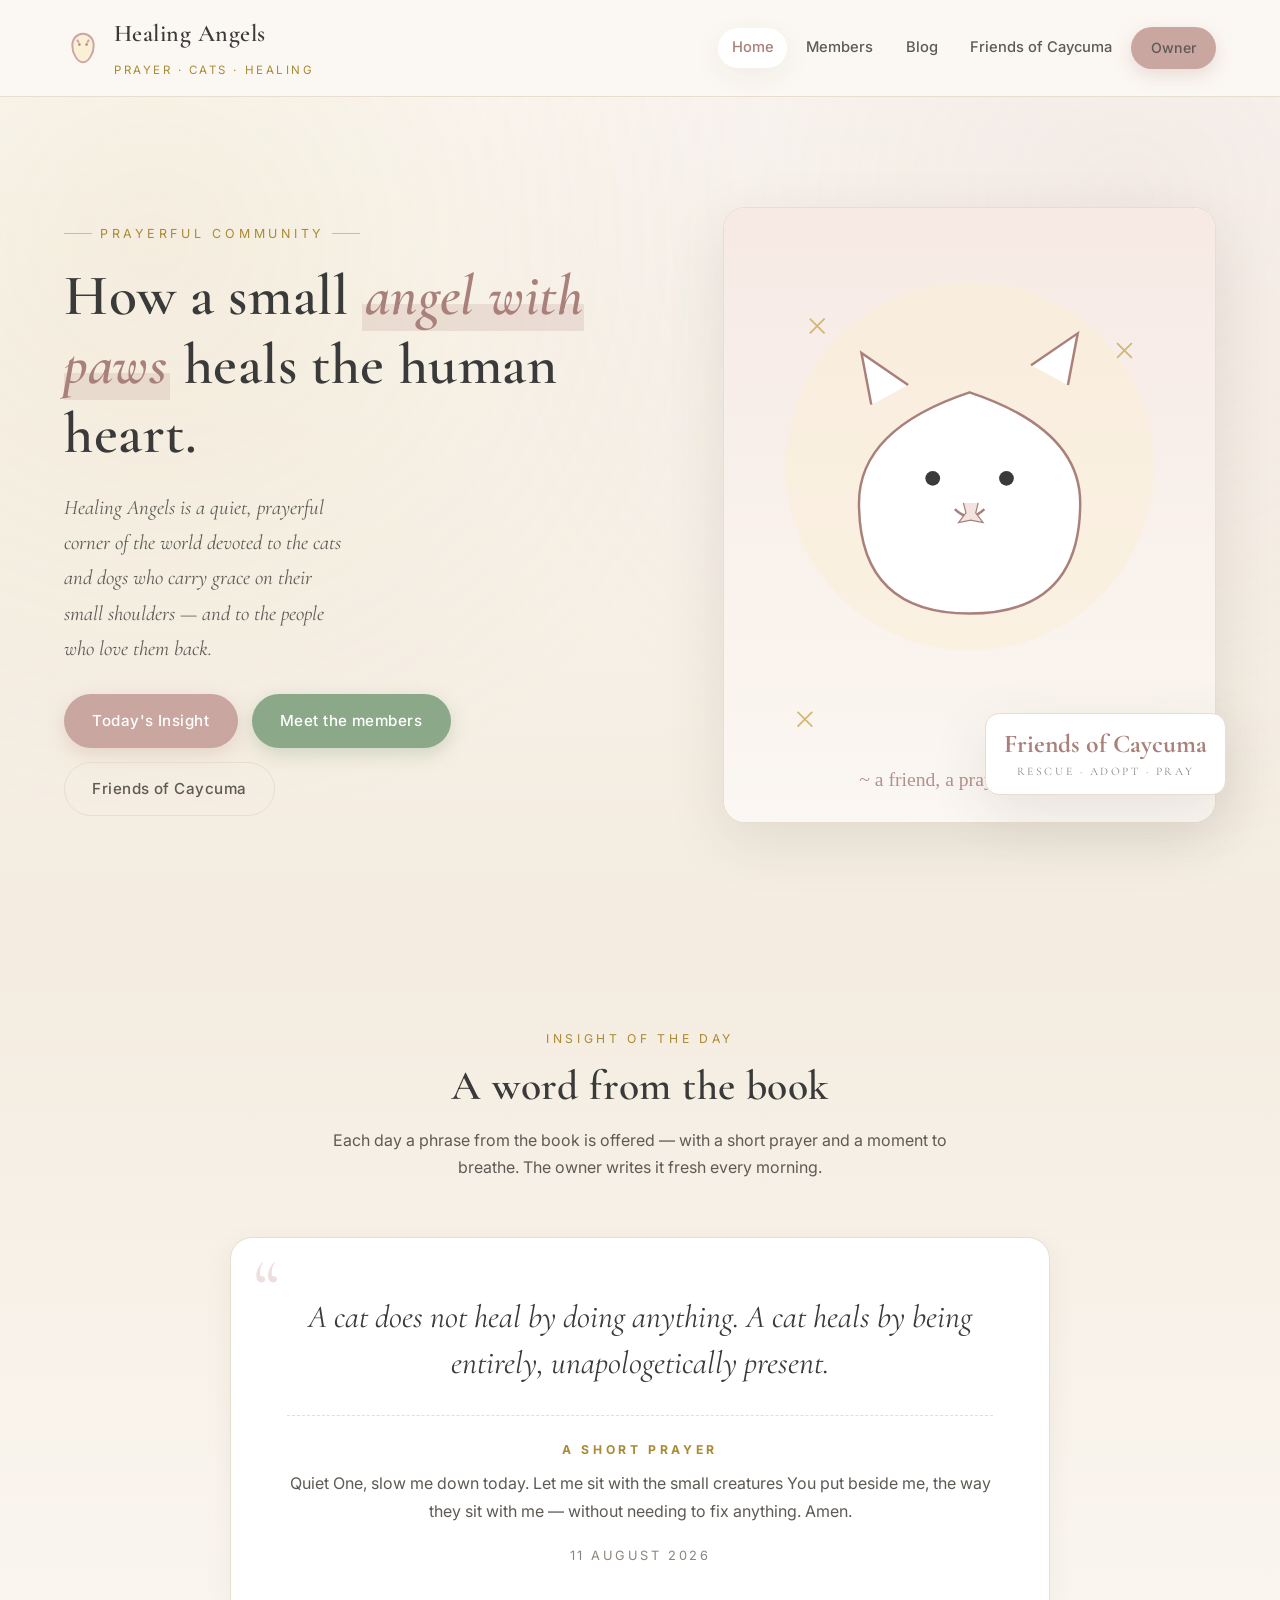
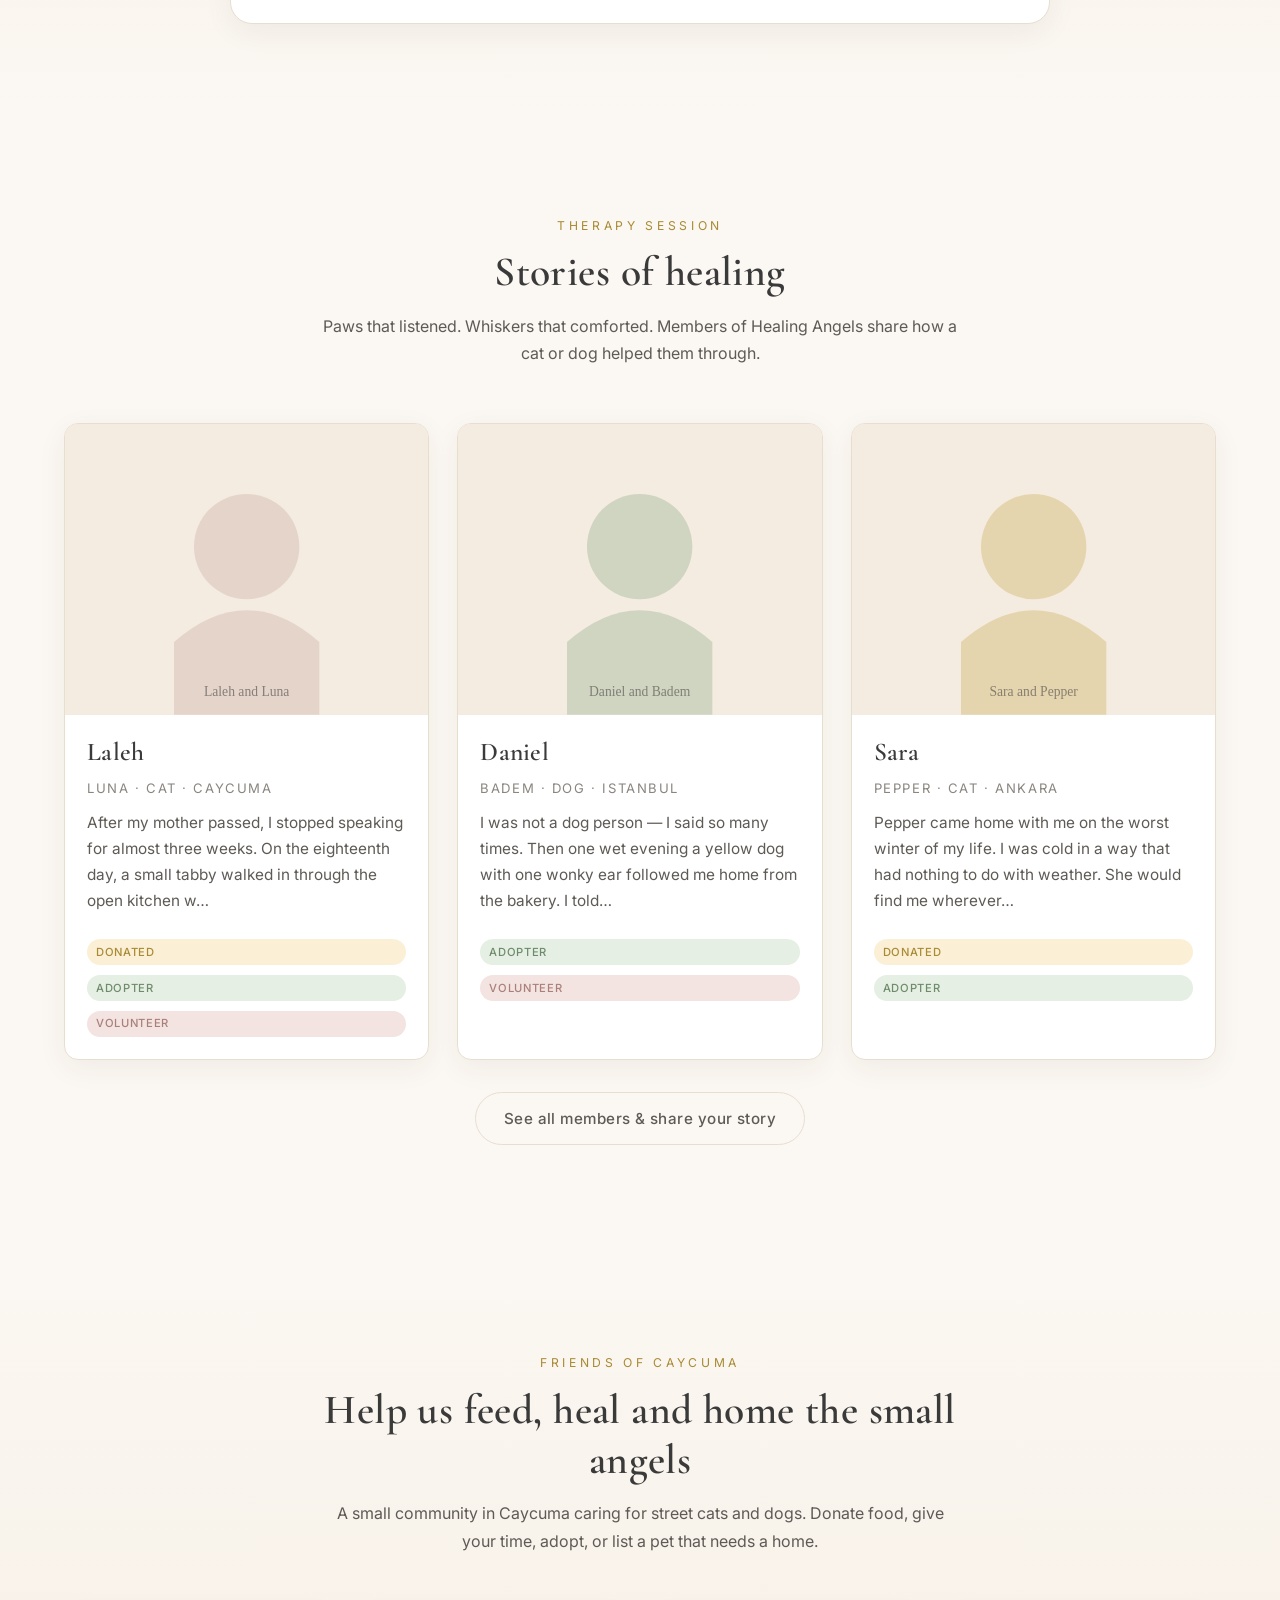
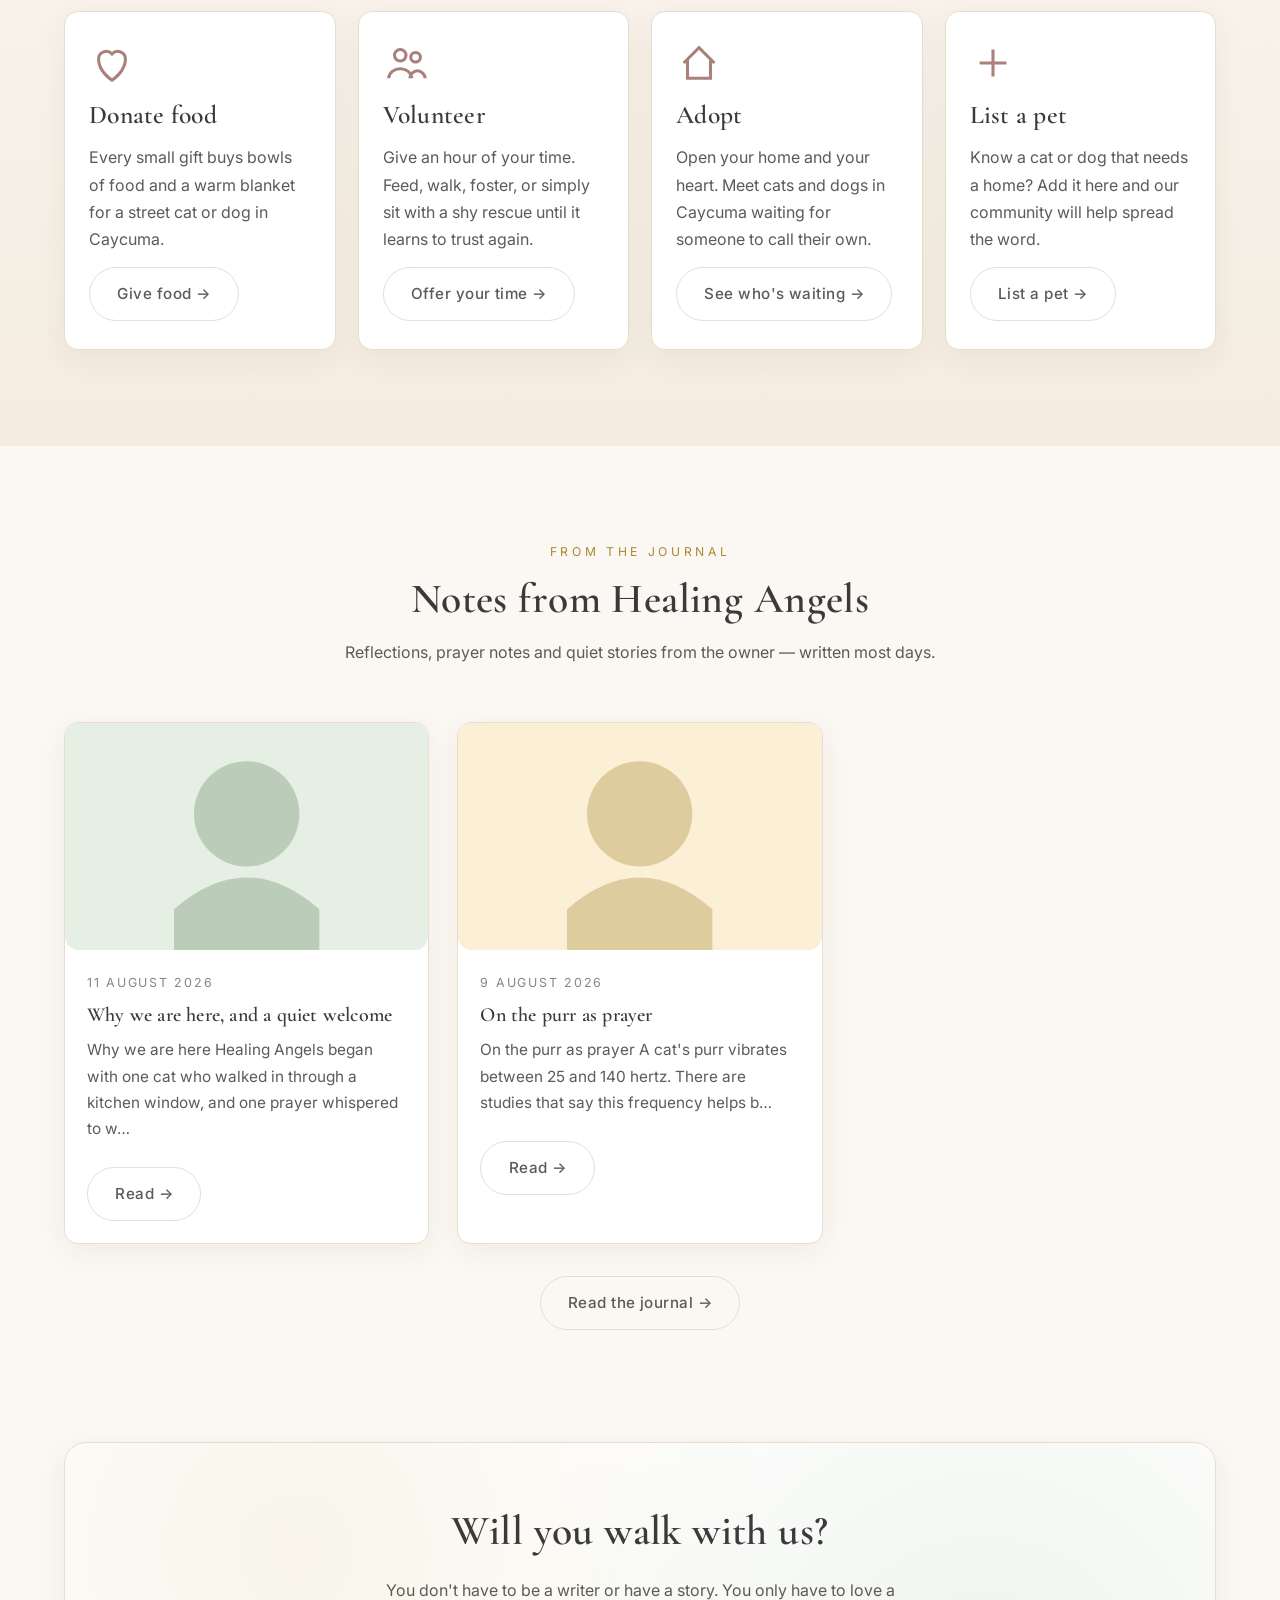
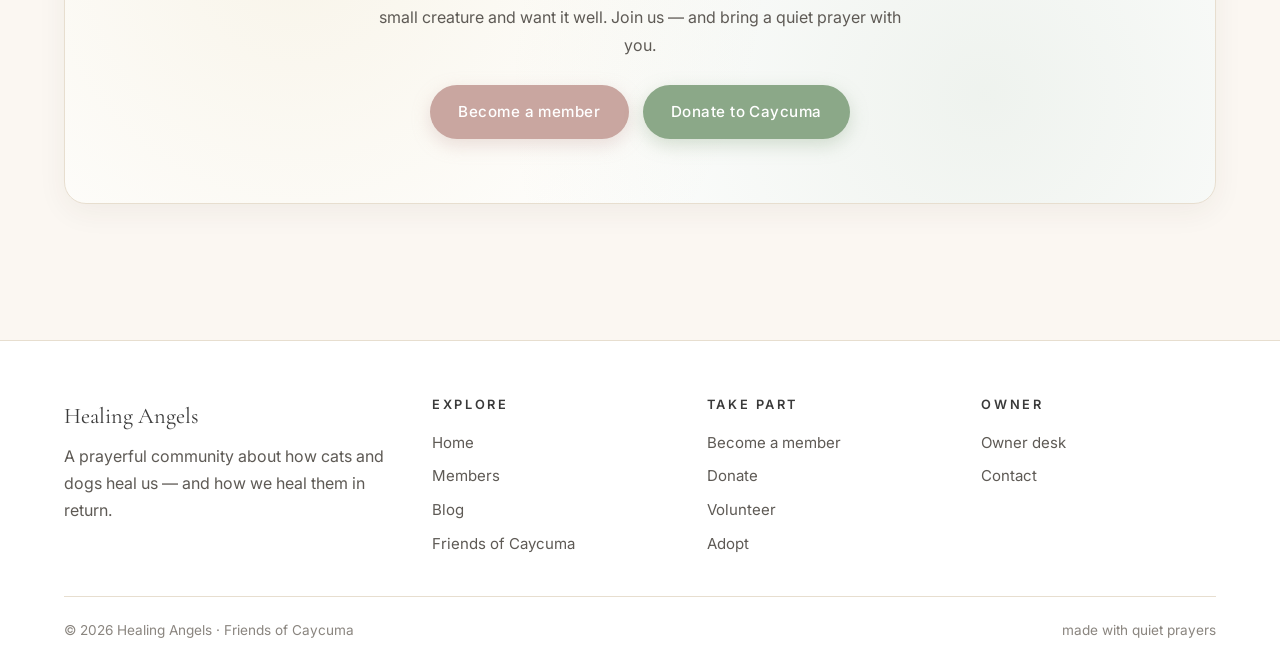
==== commit 8db6345b: "Simplify to static JSON site — no database or worker Drop Cloudflare Worker, D1, R2, and auth. Conte" ====
--- a/index.html
+++ b/index.html
@@ -223,7 +223,7 @@
       </div>
       <div>
         <h4>Owner</h4>
-        <a href="admin.html">Owner login</a>
+        <a href="admin.html">Owner desk</a>
         <a href="mailto:hello@healingangels.site">Contact</a>
       </div>
     </div>
